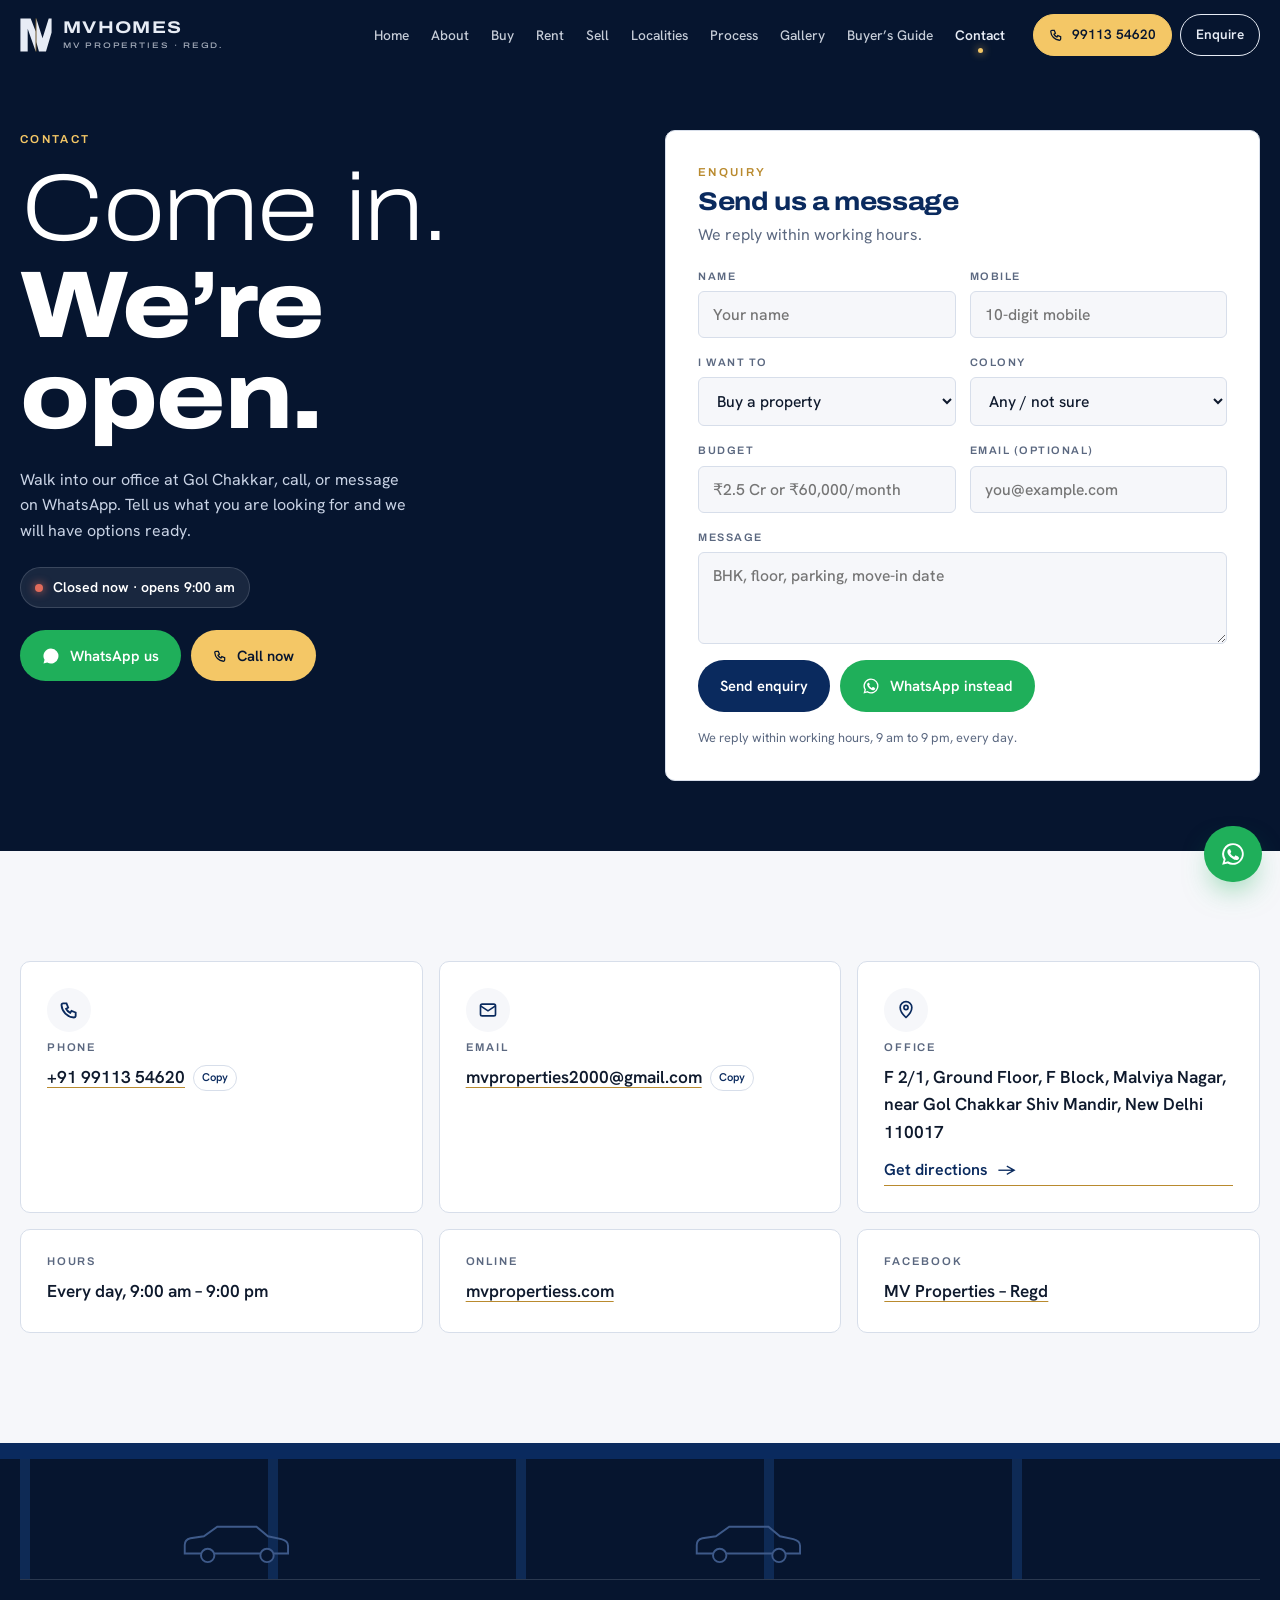
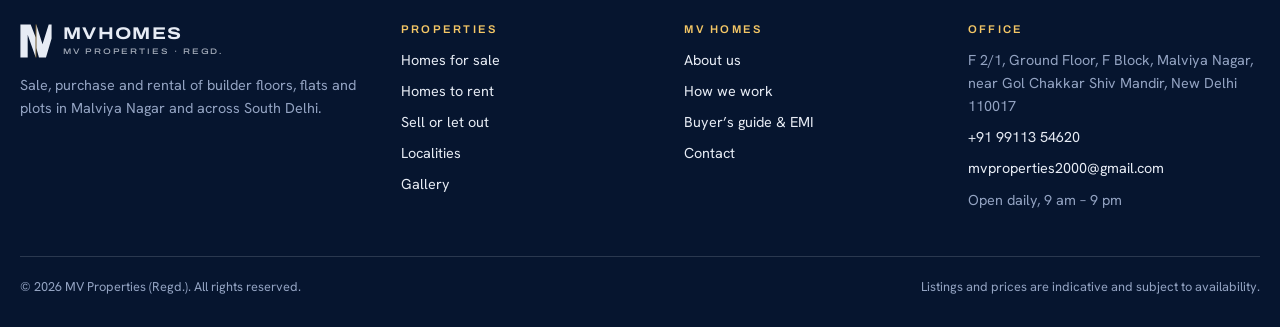
==== contact.html @ 5b1afa47 "MV Homes v3 - 10 pages, photos, WhatsApp, enquiry form" ====
<!doctype html>
<html lang="en">
<head>
<meta charset="utf-8">
<meta name="viewport" content="width=device-width,initial-scale=1,viewport-fit=cover">
<title>Contact MV Homes · Malviya Nagar, New Delhi</title>
<meta name="description" content="Visit MV Homes at F 2/1, F Block, Malviya Nagar, New Delhi 110017. Call +91 99113 54620 or message on WhatsApp. Open daily 9 am to 9 pm.">
<meta property="og:title" content="Contact MV Homes · Malviya Nagar, New Delhi"><meta property="og:description" content="Visit MV Homes at F 2/1, F Block, Malviya Nagar, New Delhi 110017. Call +91 99113 54620 or message on WhatsApp. Open daily 9 am to 9 pm."><meta property="og:type" content="website">
<meta name="theme-color" content="#06152F">
<link rel="icon" href="logo-mark.svg">
<link rel="preconnect" href="https://fonts.googleapis.com"><link rel="preconnect" href="https://fonts.gstatic.com" crossorigin><link rel="preconnect" href="https://images.unsplash.com">
<link rel="stylesheet" href="https://fonts.googleapis.com/css2?family=Archivo:wdth,wght@62..125,100..900&family=Hanken+Grotesk:wght@400;500;600&display=swap">
<link rel="stylesheet" href="assets/style.css">
</head>
<body data-page="contact">
<div id="doors" class="shut" aria-hidden="true">
  <div class="indicator"><span id="dArr">▼</span><span id="dDigit">·</span><small id="dName">MV Homes</small></div>
  <div class="door l"><svg viewBox="585 90 368 812"><polygon fill="#E7ECF5" points="585,97 832,97 953,410 953,893 760,348 760,893 585,893"/></svg></div>
  <div class="door r"><svg viewBox="967 90 368 812"><polygon fill="#E7ECF5" points="967,97 1117,577 1266,97 1335,97 1335,437 1200,893 1031,893 967,665"/></svg></div>
</div>
<script>(function(){var d=document.getElementById('doors');if(window.matchMedia&&matchMedia('(prefers-reduced-motion: reduce)').matches){d.classList.remove('shut');return}setTimeout(function(){d.classList.remove('shut')},650)})();</script>
<noscript><style>#doors{display:none}</style></noscript>

<header class="top" id="hdr"><div class="wrap">
  <a class="brand" href="index.html" aria-label="MV Homes home"><svg viewBox="575 90 770 812" aria-hidden="true"><polygon fill="currentColor" points="585,97 832,97 953,410 953,893 760,348 760,893 585,893"/><polygon fill="currentColor" points="967,97 1117,577 1266,97 1335,97 1335,437 1200,893 1031,893 967,665"/><rect x="953" y="97" width="14" height="796" fill="#B98A2E"/></svg><span class="wm">MVHOMES<small>MV PROPERTIES · REGD.</small></span></a>
  <nav class="tabs" id="tabs" aria-label="Main"></nav>
  <div class="hdr-actions">
    <a class="pill fill hdr-call" href="tel:+919911354620"><svg width="14" height="14" viewBox="0 0 24 24" fill="none" stroke="currentColor" stroke-width="2.2" aria-hidden="true"><path d="M5 4h4l2 5-2.5 1.5a11 11 0 0 0 5 5L15 13l5 2v4a2 2 0 0 1-2 2A16 16 0 0 1 3 6a2 2 0 0 1 2-2"/></svg><span>99113 54620</span></a>
    <button class="pill" data-enquire="">Enquire</button>
    <button class="pill menu-btn" id="menuBtn" aria-expanded="false" aria-controls="menu"><span class="bars"><i></i><i></i></span>Menu</button>
  </div>
</div></header>

<div id="menu" hidden><div class="wrap"><button class="pill close" id="menuClose">Close</button><div class="eyebrow" style="color:var(--glow);margin-bottom:10px">Building directory</div><ol id="menuList"></ol>
<div class="mfoot"><a class="btn gold" href="tel:+919911354620">Call 99113 54620</a><a class="btn wa" href="https://wa.me/919911354620?text=Hello%20MV%20Homes%2C%20I%20found%20you%20on%20your%20website." target="_blank" rel="noopener">WhatsApp</a></div></div></div>

<main>

<section class="doorstage" data-dark-top>
  <div class="behind"><div class="img"><img src="https://images.unsplash.com/photo-1748063578185-3d68121b11ff?auto=format&fit=crop&w=1800&q=78" alt="A lit home at night" decoding="async"></div></div>
  <div class="frame-door" aria-hidden="true"><div class="leaf l"><span class="knob"></span></div><div class="leaf r"><span class="knob"></span></div></div>
  <div class="wrap content">
    <div><div class="eyebrow" style="color:var(--glow)">Contact</div><h1 class="h-xl"><span class="ln"><span>Come in.</span></span><span class="ln"><span><b>We’re open.</b></span></span></h1>
      <p class="sub">Walk into our office at Gol Chakkar, call, or message on WhatsApp. Tell us what you are looking for and we will have options ready.</p>
      <div class="openstate" id="openState"><i></i><span id="openText">Open daily, 9 am – 9 pm</span></div>
      <div class="form-actions" style="margin-top:22px"><a class="btn wa" href="https://wa.me/919911354620?text=Hello%20MV%20Homes%2C%20I%20found%20you%20on%20your%20website." target="_blank" rel="noopener"><svg width="18" height="18" viewBox="0 0 24 24" fill="currentColor" aria-hidden="true"><path d="M12 2a10 10 0 0 0-8.6 15.1L2 22l5-1.3A10 10 0 1 0 12 2Zm4.5 12.1c-.2-.1-1.5-.7-1.7-.8-.2-.1-.4-.1-.6.1l-.8 1c-.1.2-.3.2-.5.1a6.7 6.7 0 0 1-3.3-2.9c-.3-.4.3-.4.7-1.4.1-.2 0-.3 0-.4l-.8-1.8c-.2-.5-.4-.4-.6-.4h-.5a1 1 0 0 0-.7.3 3 3 0 0 0-.9 2.2 5.2 5.2 0 0 0 1.1 2.8 11.9 11.9 0 0 0 4.6 4c1.7.7 2.4.8 3.2.7.5-.1 1.5-.6 1.7-1.2.2-.6.2-1.1.2-1.2-.1-.1-.2-.2-.5-.3Z"/></svg>WhatsApp us</a><a class="btn gold" href="tel:+919911354620"><svg width="14" height="14" viewBox="0 0 24 24" fill="none" stroke="currentColor" stroke-width="2.2" aria-hidden="true"><path d="M5 4h4l2 5-2.5 1.5a11 11 0 0 0 5 5L15 13l5 2v4a2 2 0 0 1-2 2A16 16 0 0 1 3 6a2 2 0 0 1 2-2"/></svg>Call now</a></div></div>
    <div class="formcard" style="color:var(--ink)"><div class="eyebrow">Enquiry</div><h3 style="margin-top:8px">Send us a message</h3><p>We reply within working hours.</p><div data-form="general"></div></div>
  </div>
</section>
<section class="sec"><div class="wrap"><div class="cgrid">
  <div class="cbox"><span class="ic"><svg  viewBox="0 0 24 24" fill="none" stroke="currentColor" stroke-width="2.2" aria-hidden="true"><path d="M5 4h4l2 5-2.5 1.5a11 11 0 0 0 5 5L15 13l5 2v4a2 2 0 0 1-2 2A16 16 0 0 1 3 6a2 2 0 0 1 2-2"/></svg></span><h4>Phone</h4><div class="v num"><a href="tel:+919911354620">+91 99113 54620</a><button class="copy" data-copy="+91 99113 54620">Copy</button></div></div>
  <div class="cbox"><span class="ic"><svg viewBox="0 0 24 24" fill="none" stroke="currentColor" stroke-width="2" aria-hidden="true"><rect x="3" y="5" width="18" height="14" rx="2"/><path d="m3 7 9 6 9-6"/></svg></span><h4>Email</h4><div class="v"><a href="mailto:mvproperties2000@gmail.com">mvproperties2000@gmail.com</a><button class="copy" data-copy="mvproperties2000@gmail.com">Copy</button></div></div>
  <div class="cbox"><span class="ic"><svg viewBox="0 0 24 24" fill="none" stroke="currentColor" stroke-width="2" aria-hidden="true"><path d="M12 21s-7-6.2-7-12a7 7 0 0 1 14 0c0 5.8-7 12-7 12Z"/><circle cx="12" cy="9" r="2.5"/></svg></span><h4>Office</h4><div class="v">F 2/1, Ground Floor, F Block, Malviya Nagar, near Gol Chakkar Shiv Mandir, New Delhi 110017</div><a class="arrow-link" href="https://www.google.com/maps/search/?api=1&amp;query=F+2%2F1+F+Block+Malviya+Nagar+New+Delhi+110017" target="_blank" rel="noopener">Get directions</a></div>
</div>
<div class="cgrid" style="margin-top:16px"><div class="cbox"><h4>Hours</h4><div class="v">Every day, 9:00 am – 9:00 pm</div></div><div class="cbox"><h4>Online</h4><div class="v"><a href="https://www.mvpropertiess.com" target="_blank" rel="noopener">mvpropertiess.com</a></div></div><div class="cbox"><h4>Facebook</h4><div class="v"><a href="https://www.facebook.com/search/top?q=MV%20Properties%20Regd" target="_blank" rel="noopener">MV Properties – Regd</a></div></div></div>
</div></section>


</main>

<footer class="stilt">
  <div class="slab"></div>
  <div class="park" aria-hidden="true"><div class="cols"><i></i><i></i><i></i><i></i><i></i></div>
    <svg viewBox="0 0 120 46" style="left:14%"><path d="M6 34h108v-8c0-4-3-6-7-7l-14-3-12-10H40L26 16 12 18c-4 1-6 3-6 7z" fill="none" stroke="#3E5A8A" stroke-width="2"/><circle cx="30" cy="36" r="7" fill="#06152F" stroke="#3E5A8A" stroke-width="2"/><circle cx="92" cy="36" r="7" fill="#06152F" stroke="#3E5A8A" stroke-width="2"/></svg>
    <svg viewBox="0 0 120 46" style="left:54%"><path d="M6 34h108v-8c0-4-3-6-7-7l-14-3-12-10H40L26 16 12 18c-4 1-6 3-6 7z" fill="none" stroke="#3E5A8A" stroke-width="2"/><circle cx="30" cy="36" r="7" fill="#06152F" stroke="#3E5A8A" stroke-width="2"/><circle cx="92" cy="36" r="7" fill="#06152F" stroke="#3E5A8A" stroke-width="2"/></svg>
  </div>
  <div class="wrap">
    <div class="fgrid">
      <div><a class="brand" href="index.html" aria-label="MV Homes home"><svg viewBox="575 90 770 812" aria-hidden="true"><polygon fill="currentColor" points="585,97 832,97 953,410 953,893 760,348 760,893 585,893"/><polygon fill="currentColor" points="967,97 1117,577 1266,97 1335,97 1335,437 1200,893 1031,893 967,665"/><rect x="953" y="97" width="14" height="796" fill="#B98A2E"/></svg><span class="wm">MVHOMES<small>MV PROPERTIES · REGD.</small></span></a><p>Sale, purchase and rental of builder floors, flats and plots in Malviya Nagar and across South Delhi.</p></div>
      <div><h4>Properties</h4><ul><li><a href="buy.html">Homes for sale</a></li><li><a href="rent.html">Homes to rent</a></li><li><a href="sell.html">Sell or let out</a></li><li><a href="localities.html">Localities</a></li><li><a href="gallery.html">Gallery</a></li></ul></div>
      <div><h4>MV Homes</h4><ul><li><a href="about.html">About us</a></li><li><a href="process.html">How we work</a></li><li><a href="guide.html">Buyer’s guide & EMI</a></li><li><a href="contact.html">Contact</a></li></ul></div>
      <div><h4>Office</h4><ul><li>F 2/1, Ground Floor, F Block, Malviya Nagar, near Gol Chakkar Shiv Mandir, New Delhi 110017</li><li><a href="tel:+919911354620">+91 99113 54620</a></li><li><a href="mailto:mvproperties2000@gmail.com">mvproperties2000@gmail.com</a></li><li>Open daily, 9 am – 9 pm</li></ul></div>
    </div>
    <div class="legal"><span>© <span class="yr">2026</span> MV Properties (Regd.). All rights reserved.</span><span>Listings and prices are indicative and subject to availability.</span></div>
  </div>
</footer>

<div class="wa-float" id="waFloat"></div>

<div id="enquiry" hidden role="dialog" aria-modal="true" aria-labelledby="enqTitle">
  <div class="scrim"></div>
  <div class="sheet"><div class="sh-top"><button class="x" id="enqClose" aria-label="Close">×</button><div class="eyebrow" style="color:var(--glow)">Enquiry</div><h3 id="enqTitle" style="margin-top:8px">Tell us what you need</h3><p>We call back within working hours. Or send the same on WhatsApp.</p></div><div class="sh-body" id="enqBody"></div></div>
</div>

<script src="https://cdnjs.cloudflare.com/ajax/libs/gsap/3.12.5/gsap.min.js"></script>
<script src="https://cdnjs.cloudflare.com/ajax/libs/gsap/3.12.5/ScrollTrigger.min.js"></script>
<script src="https://cdnjs.cloudflare.com/ajax/libs/gsap/3.12.5/Flip.min.js"></script>
<script src="https://cdn.jsdelivr.net/npm/lenis@1.1.13/dist/lenis.min.js"></script>
<script src="assets/data.js"></script>
<script src="assets/main.js"></script>
</body>
</html>
---- assets/style.css ----
/* MV Homes — shared styles.
   Concept: the site is a building. Navy night + lit-window gold from the logo.
   Display: Archivo (wide, echoes the wordmark). Body: Hanken Grotesk. */
:root{
  --night:#06152F; --night-2:#0B2148; --navy:#0A2A5E; --navy-deep:#071F47; --ink:#0F1A2D; --muted:#5B6880;
  --paper:#F6F7FA; --white:#FFFFFF; --line:#D7DEEA; --gold:#B98A2E; --glow:#F4C766; --glow-hi:#FFE6A6;
  --on-night:#E7ECF5; --on-night-muted:#93A3C2; --night-line:rgba(231,236,245,.16);
  --wa:#1FAF5A;
  --display:"Archivo","Arial Narrow",Arial,sans-serif;
  --body:"Hanken Grotesk","Segoe UI",Roboto,Arial,sans-serif;
  --ease:cubic-bezier(.7,0,.25,1); --out:cubic-bezier(.16,1,.3,1);
  --gut-l:max(20px,env(safe-area-inset-left,0px)); --gut-r:max(20px,env(safe-area-inset-right,0px));
  color-scheme:light;
}
*{box-sizing:border-box}
[hidden]{display:none!important}
html{overflow-x:clip}
html.lenis,html.lenis body{height:auto}
.lenis.lenis-smooth{scroll-behavior:auto!important}
.lenis.lenis-stopped{overflow:hidden}
body{margin:0;background:var(--paper);color:var(--ink);font-family:var(--body);font-size:16px;line-height:1.6;-webkit-font-smoothing:antialiased;overflow-x:hidden}
body::before{content:"";position:fixed;inset:0 0 auto;height:env(safe-area-inset-top,0px);z-index:90;background:var(--night)}
a{color:inherit}
img{max-width:100%;display:block}
button{font:inherit}
:focus-visible{outline:2px solid var(--glow);outline-offset:3px}
.wrap{max-width:1280px;margin:0 auto;padding-left:var(--gut-l);padding-right:var(--gut-r)}
h1,h2,h3,h4{font-family:var(--display);margin:0;line-height:1.04;text-wrap:balance;letter-spacing:-.015em}
p{margin:0}
.eyebrow{font-family:var(--display);font-weight:600;font-size:.72rem;letter-spacing:.2em;text-transform:uppercase;color:var(--gold)}
.num{font-variant-numeric:tabular-nums}
.h-xl{font-size:clamp(2.8rem,7.4vw,6.8rem);font-weight:250;font-stretch:118%;line-height:.96}
.h-lg{font-size:clamp(2.2rem,5vw,4.4rem);font-weight:300;font-stretch:116%;color:var(--navy)}
.h-md{font-size:clamp(1.6rem,3vw,2.4rem);font-weight:700;font-stretch:112%;color:var(--navy)}
.h-xl b,.h-lg b{font-weight:800}
.lead{max-width:52ch;color:var(--muted);font-size:1.06rem;margin-top:18px}
.sec{padding-block:110px;position:relative;overflow-x:clip}
.sec.tight{padding-block:80px}
.night{background:var(--night);color:var(--on-night)}
.night .h-lg,.night .h-md{color:#fff}
.night .lead{color:var(--on-night-muted)}
.white{background:var(--white)}
.ln{display:block;overflow:hidden;padding-bottom:.06em}
.ln>span{display:block}

/* buttons */
.btn{display:inline-flex;align-items:center;justify-content:center;gap:10px;padding:14px 22px;border:0;background:var(--navy);color:#fff;font-weight:600;font-size:.92rem;text-decoration:none;cursor:pointer;border-radius:999px;transition:background .25s,transform .25s,box-shadow .25s;white-space:nowrap}
.btn:hover{background:var(--navy-deep);transform:translateY(-1px)}
.btn.gold{background:var(--glow);color:var(--night)}
.btn.gold:hover{background:#EAB94F}
.btn.line{background:transparent;color:var(--navy);box-shadow:inset 0 0 0 1.5px var(--navy)}
.btn.line:hover{background:var(--navy);color:#fff}
.night .btn.line{color:var(--on-night);box-shadow:inset 0 0 0 1.5px var(--night-line)}
.night .btn.line:hover{background:var(--on-night);color:var(--night)}
.btn.wa{background:var(--wa);color:#fff}
.btn.wa:hover{background:#178E48}
.arrow-link{display:inline-flex;align-items:center;gap:10px;font-weight:600;text-decoration:none;color:var(--navy);border-bottom:1.5px solid var(--gold);padding-bottom:3px}
.arrow-link::after{content:"→";transition:transform .3s var(--out)}
.arrow-link:hover::after{transform:translateX(5px)}
.night .arrow-link{color:var(--on-night)}

/* ---------- lift doors (page transition) ---------- */
#doors{position:fixed;inset:0;z-index:300;pointer-events:none}
#doors .door{position:absolute;top:0;bottom:0;width:50.5%;background:var(--night);transition:transform .85s var(--ease);display:flex;align-items:center;overflow:hidden}
#doors .door.l{left:0;transform:translateX(-101%);justify-content:flex-end;border-right:3px solid var(--glow)}
#doors .door.r{right:0;transform:translateX(101%);justify-content:flex-start}
#doors.shut{pointer-events:auto}
#doors.shut .door{transform:translateX(0)}
#doors .door svg{height:min(28vh,220px);width:auto;flex:none}
#doors .door.l svg{margin-right:-2px}
#doors .door::after{content:"";position:absolute;inset:0;background:repeating-linear-gradient(90deg,rgba(255,255,255,.025) 0 1px,transparent 1px 7px);pointer-events:none}
#doors .indicator{position:absolute;top:calc(env(safe-area-inset-top,0px) + 7vh);left:50%;transform:translateX(-50%);z-index:2;display:flex;align-items:center;gap:12px;padding:10px 18px;background:#03102A;border:1px solid var(--night-line);color:var(--glow);font-family:var(--display);font-stretch:62%;font-weight:700;font-size:1.9rem;line-height:1;opacity:0;transition:opacity .3s;white-space:nowrap}
#doors.shut .indicator{opacity:1}
#doors .indicator small{font-family:var(--body);font-size:.7rem;font-weight:600;letter-spacing:.16em;color:var(--on-night-muted);text-transform:uppercase}
@media (prefers-reduced-motion:reduce){#doors{display:none}}

/* ---------- header ---------- */
header.top{position:fixed;top:env(safe-area-inset-top,0px);left:0;right:0;z-index:100;color:var(--on-night);transition:background .4s,color .4s,border-color .4s,transform .45s var(--out);border-bottom:1px solid transparent}
header.top.solid{background:rgba(246,247,250,.94);backdrop-filter:blur(12px) saturate(1.2);color:var(--navy);border-bottom-color:var(--line)}
header.top.hide{transform:translateY(-110%)}
header.top .wrap{display:flex;align-items:center;gap:18px;padding-block:14px;max-width:1440px}
.brand{display:flex;align-items:center;gap:11px;text-decoration:none;color:inherit;flex:none}
.brand svg{width:32px;height:34px;flex:none}
.brand .wm{font-family:var(--display);font-stretch:120%;font-weight:700;font-size:1.06rem;letter-spacing:.08em;line-height:1}
.brand .wm small{display:block;font-size:.5rem;font-weight:500;letter-spacing:.24em;opacity:.7;margin-top:5px}
nav.tabs{display:flex;align-items:center;gap:2px;margin-left:auto}
nav.tabs a{position:relative;text-decoration:none;font-weight:500;font-size:.86rem;padding:8px 10px;border-radius:999px;opacity:.86;transition:opacity .2s,background .2s}
nav.tabs a:hover{opacity:1;background:rgba(127,140,170,.14)}
nav.tabs a[aria-current="page"]{opacity:1;font-weight:600}
nav.tabs a[aria-current="page"]::after{content:"";position:absolute;left:50%;bottom:1px;width:5px;height:5px;margin-left:-2.5px;border-radius:50%;background:var(--glow);box-shadow:0 0 8px var(--glow)}
.hdr-actions{display:flex;align-items:center;gap:8px;flex:none}
.pill{display:inline-flex;align-items:center;gap:9px;padding:9px 15px;border:1px solid currentColor;border-radius:999px;text-decoration:none;font-weight:600;font-size:.85rem;background:none;color:inherit;cursor:pointer;white-space:nowrap}
.pill.fill{background:var(--glow);border-color:var(--glow);color:var(--night)}
header.top.solid .pill.fill{background:var(--navy);border-color:var(--navy);color:#fff}
.menu-btn{display:none}
.pill .bars{display:inline-grid;gap:4px}
.pill .bars i{display:block;width:16px;height:1.5px;background:currentColor}

/* mobile menu */
#menu{position:fixed;inset:0;z-index:150;background:var(--night);color:var(--on-night);overflow:auto;padding-block:calc(84px + env(safe-area-inset-top,0px)) 40px}
#menu ol{list-style:none;margin:0;padding:0;counter-reset:f}
#menu li a{display:grid;grid-template-columns:52px minmax(0,1fr) auto;align-items:center;gap:14px;padding:15px 0;border-bottom:1px solid var(--night-line);text-decoration:none}
#menu li a .d{font-family:var(--display);font-stretch:62%;font-weight:700;font-size:1.9rem;color:var(--glow);line-height:1}
#menu li a .t{font-family:var(--display);font-stretch:112%;font-weight:600;font-size:1.35rem}
#menu li a .s{display:block;color:var(--on-night-muted);font-size:.82rem;font-family:var(--body);font-weight:400;font-stretch:100%}
#menu li a[aria-current="page"] .t{color:var(--glow)}
#menu .close{position:absolute;top:calc(16px + env(safe-area-inset-top,0px));right:var(--gut-r)}
#menu .mfoot{margin-top:28px;display:flex;flex-wrap:wrap;gap:10px}

/* ---------- page hero (inner pages) ---------- */
.phero{position:relative;min-height:min(78svh,720px);display:flex;align-items:flex-end;color:#fff;background:var(--night);overflow:hidden}
.phero .ph-img{position:absolute;inset:0}
.phero .ph-img img{width:100%;height:100%;object-fit:cover}
.phero .ph-img::after{content:"";position:absolute;inset:0;background:linear-gradient(180deg,rgba(6,21,47,.55) 0%,rgba(6,21,47,.25) 35%,rgba(6,21,47,.88) 100%)}
.phero .wrap{position:relative;width:100%;padding-block:calc(140px + env(safe-area-inset-top,0px)) 64px}
.phero .eyebrow{color:var(--glow);display:flex;align-items:center;gap:12px}
.phero .eyebrow::before{content:"";width:28px;height:1px;background:var(--glow)}
.phero h1{margin:18px 0 18px;max-width:16ch}
.phero p.sub{max-width:50ch;color:#CAD4E6;font-size:1.08rem}
.crumb{position:absolute;right:var(--gut-r);bottom:64px;font-family:var(--display);font-stretch:62%;font-weight:700;font-size:clamp(5rem,12vw,10rem);line-height:.8;color:transparent;-webkit-text-stroke:1.5px rgba(244,199,102,.55)}

/* image fallback */
.img{position:relative;overflow:hidden;background:var(--night-2)}
.img img{width:100%;height:100%;object-fit:cover}
.img.noimg img{display:none}
.img.noimg::before{content:"";position:absolute;inset:0;background:repeating-linear-gradient(135deg,rgba(255,255,255,.04) 0 1px,transparent 1px 14px),linear-gradient(160deg,#13305F,#06152F)}
.img.noimg::after{content:"";position:absolute;left:50%;top:50%;width:34px;height:36px;margin:-18px 0 0 -17px;opacity:.35;background:no-repeat center/contain url("data:image/svg+xml,%3Csvg xmlns='http://www.w3.org/2000/svg' viewBox='575 90 770 812'%3E%3Cpolygon fill='%23E7ECF5' points='585,97 832,97 953,410 953,893 760,348 760,893 585,893'/%3E%3Cpolygon fill='%23E7ECF5' points='967,97 1117,577 1266,97 1335,97 1335,437 1200,893 1031,893 967,665'/%3E%3Crect x='953' y='97' width='14' height='796' fill='%23F4C766'/%3E%3C/svg%3E")}

/* ---------- property cards ---------- */
.grid3{display:grid;grid-template-columns:repeat(3,minmax(0,1fr));gap:26px}
.card{position:relative;display:flex;flex-direction:column;background:var(--white);border:1px solid var(--line);border-radius:6px;min-width:0;overflow:hidden;transition:transform .5s var(--out),box-shadow .5s var(--out),border-color .3s}
.card:hover{transform:translateY(-6px);box-shadow:0 34px 60px -34px rgba(10,42,94,.45);border-color:#BFCADB}
.card .media{position:relative;aspect-ratio:4/3;max-width:100%;perspective:1200px}
.card .flip{position:absolute;inset:0;transform-style:preserve-3d;transition:transform .8s var(--out)}
.card.show-plan .flip{transform:rotateY(180deg)}
.card .face{position:absolute;inset:0;backface-visibility:hidden;-webkit-backface-visibility:hidden}
.card .face .img{position:absolute;inset:0}
.card .face.back{transform:rotateY(180deg);background:#EEF1F6}
.card .face.back svg{width:100%;height:100%}
.card .face.front img{transition:transform 1.2s var(--out)}
.card:hover .face.front img{transform:scale(1.06)}
.card .w{fill:none;stroke:var(--navy);stroke-dasharray:1;stroke-dashoffset:0}
.card.show-plan .w{animation:draw 1.2s var(--ease) .25s both}
@keyframes draw{from{stroke-dashoffset:1}to{stroke-dashoffset:0}}
.card .tg{position:absolute;left:12px;top:12px;z-index:2;padding:5px 10px;border-radius:999px;background:var(--navy);color:#fff;font-family:var(--display);font-weight:600;font-size:.64rem;letter-spacing:.14em;text-transform:uppercase}
.card .tg.rent{background:var(--gold)}
.card .fl-badge{position:absolute;right:12px;top:12px;z-index:2;width:32px;height:32px;border-radius:50%;background:var(--night);color:var(--glow);display:grid;place-items:center;font-family:var(--display);font-stretch:62%;font-weight:700;font-size:.95rem}
.card .viewtoggle{position:absolute;right:12px;bottom:12px;z-index:2;display:inline-flex;padding:3px;border-radius:999px;background:rgba(6,21,47,.78);backdrop-filter:blur(6px)}
.card .viewtoggle button{border:0;background:none;color:#C7D2E6;font-size:.72rem;font-weight:600;padding:5px 10px;border-radius:999px;cursor:pointer}
.card .viewtoggle button[aria-pressed="true"]{background:var(--glow);color:var(--night)}
.card .bd{padding:20px 22px 22px;display:flex;flex-direction:column;gap:12px;flex:1}
.card .loc{display:flex;justify-content:space-between;gap:12px;font-size:.84rem;color:var(--muted)}
.card h3{font-size:1.16rem;font-weight:700;font-stretch:104%;color:var(--ink)}
.specs{display:grid;grid-template-columns:repeat(3,minmax(0,1fr));border-top:1px solid var(--line);border-bottom:1px solid var(--line);margin:0}
.specs div{padding:10px 0;min-width:0}
.specs div+div{padding-left:12px;border-left:1px solid var(--line)}
.specs dt{font-size:.64rem;letter-spacing:.12em;text-transform:uppercase;color:var(--muted);font-family:var(--display);font-weight:600}
.specs dd{margin:2px 0 0;font-weight:600;font-size:.93rem}
.card .ft{display:flex;align-items:center;justify-content:space-between;gap:12px;margin-top:auto}
.card .price{font-family:var(--display);font-stretch:108%;font-weight:800;font-size:1.3rem;color:var(--navy)}
.card .price small{font-family:var(--body);font-weight:500;font-size:.78rem;color:var(--muted)}
.card .acts{display:flex;gap:8px}
.icon-btn{width:38px;height:38px;border-radius:50%;border:1px solid var(--line);background:var(--white);display:grid;place-items:center;cursor:pointer;color:var(--navy);text-decoration:none;transition:background .2s,border-color .2s,color .2s}
.icon-btn:hover{background:var(--navy);border-color:var(--navy);color:#fff}
.icon-btn.wa:hover{background:var(--wa);border-color:var(--wa)}
.icon-btn svg{width:17px;height:17px}
.empty{grid-column:1/-1;border:1px dashed var(--line);padding:40px;text-align:center;color:var(--muted);border-radius:6px}

/* filters */
.filters{display:flex;flex-wrap:wrap;gap:10px;align-items:center;margin-bottom:34px}
.seg{display:inline-flex;padding:4px;border:1px solid var(--line);border-radius:999px;background:var(--white)}
.seg button{border:0;background:none;padding:9px 16px;border-radius:999px;font-weight:600;font-size:.86rem;color:var(--muted);cursor:pointer;transition:background .25s,color .25s}
.seg button[aria-pressed="true"]{background:var(--navy);color:#fff}
.filters select{border:1px solid var(--line);background:var(--white);padding:11px 14px;border-radius:999px;font:500 .88rem var(--body);color:var(--ink)}
.filters .count{color:var(--muted);font-size:.88rem;margin-left:auto}

/* ---------- forms ---------- */
.form{display:grid;gap:16px}
.row2{display:grid;grid-template-columns:1fr 1fr;gap:14px}
.field{display:flex;flex-direction:column;gap:6px;min-width:0}
.field label{font-family:var(--display);font-weight:600;font-size:.68rem;letter-spacing:.14em;text-transform:uppercase;color:var(--muted)}
.field input,.field select,.field textarea{border:1px solid var(--line);background:var(--paper);padding:12px 14px;font:500 .98rem var(--body);color:var(--ink);border-radius:6px;width:100%}
.field input:focus,.field select:focus,.field textarea:focus{outline:none;border-color:var(--navy);background:var(--white);box-shadow:0 0 0 3px rgba(10,42,94,.1)}
.field textarea{min-height:92px;resize:vertical}
.hp{position:absolute;left:-9999px;width:1px;height:1px;overflow:hidden}
.form .err{color:#B3261E;font-size:.86rem}
.form .note{color:var(--muted);font-size:.8rem}
.form-actions{display:flex;flex-wrap:wrap;gap:10px;align-items:center}
.sent{display:grid;gap:14px;text-align:left;padding:8px 0}
.sent .tick{width:56px;height:56px;border-radius:50%;background:rgba(31,175,90,.12);display:grid;place-items:center}
.sent .tick svg{width:28px;height:28px;stroke:var(--wa);stroke-width:3;fill:none;stroke-dasharray:30;stroke-dashoffset:30;animation:tick .6s .2s var(--out) forwards}
@keyframes tick{to{stroke-dashoffset:0}}

/* ---------- enquiry modal ---------- */
#enquiry{position:fixed;inset:0;z-index:250;display:grid;place-items:center;padding:20px}
#enquiry .scrim{position:absolute;inset:0;background:rgba(6,21,47,.62);backdrop-filter:blur(4px);opacity:0;transition:opacity .35s}
#enquiry .sheet{position:relative;width:min(560px,100%);max-height:calc(100svh - 40px);overflow:auto;background:var(--white);border-radius:10px;transform:translateY(30px) scale(.98);opacity:0;transition:transform .5s var(--out),opacity .35s}
#enquiry.open .scrim{opacity:1}
#enquiry.open .sheet{transform:none;opacity:1}
#enquiry .sh-top{position:relative;background:var(--night);color:#fff;padding:26px 28px 24px;overflow:hidden}
#enquiry .sh-top h3{font-size:1.6rem;font-weight:750;font-stretch:112%}
#enquiry .sh-top p{color:var(--on-night-muted);margin-top:6px;font-size:.92rem}
#enquiry .sh-top .x{position:absolute;right:16px;top:16px;width:36px;height:36px;border-radius:50%;border:1px solid var(--night-line);background:none;color:#fff;cursor:pointer;font-size:1.1rem}
#enquiry .sh-top::after{content:"";position:absolute;right:70px;top:0;bottom:0;width:3px;background:var(--glow);box-shadow:0 0 18px var(--glow)}
#enquiry .sh-body{padding:24px 28px 28px}

/* ---------- WhatsApp float ---------- */
.wa-float{position:fixed;right:max(18px,env(safe-area-inset-right,0px));bottom:max(18px,env(safe-area-inset-bottom,0px));z-index:120;display:flex;align-items:flex-end;flex-direction:column;gap:10px}
.wa-btn{display:flex;align-items:center;gap:0;height:56px;padding:0 16px;border-radius:999px;background:var(--wa);color:#fff;text-decoration:none;box-shadow:0 14px 30px -10px rgba(31,175,90,.6);overflow:hidden;transition:gap .4s var(--out),padding .4s var(--out)}
.wa-btn svg{width:26px;height:26px;flex:none}
.wa-btn span{max-width:0;opacity:0;white-space:nowrap;font-weight:600;font-size:.92rem;transition:max-width .45s var(--out),opacity .3s}
.wa-btn:hover,.wa-btn:focus-visible{gap:10px;padding:0 20px 0 16px}
.wa-btn:hover span,.wa-btn:focus-visible span{max-width:200px;opacity:1}
.wa-btn::before{content:"";position:absolute;inset:0;border-radius:999px;box-shadow:0 0 0 0 rgba(31,175,90,.55);animation:wapulse 2.6s infinite}
.wa-btn{position:relative}
@keyframes wapulse{0%{box-shadow:0 0 0 0 rgba(31,175,90,.5)}70%{box-shadow:0 0 0 16px rgba(31,175,90,0)}100%{box-shadow:0 0 0 0 rgba(31,175,90,0)}}
.wa-bubble{position:relative;max-width:260px;background:var(--white);color:var(--ink);border-radius:14px 14px 4px 14px;padding:14px 38px 14px 16px;font-size:.9rem;box-shadow:0 20px 40px -20px rgba(6,21,47,.45);border:1px solid var(--line);transform-origin:bottom right;transform:scale(.6);opacity:0;transition:transform .5s var(--out),opacity .3s;pointer-events:none}
.wa-bubble.show{transform:none;opacity:1;pointer-events:auto}
.wa-bubble b{display:block;font-size:.78rem;color:var(--wa);margin-bottom:2px}
.wa-bubble button{position:absolute;right:8px;top:8px;border:0;background:none;color:var(--muted);cursor:pointer;font-size:1rem;line-height:1}

/* ---------- need help band ---------- */
.help{background:var(--navy);color:#fff;border-radius:10px;padding:44px;display:grid;grid-template-columns:minmax(0,1.2fr) auto;gap:28px;align-items:center;position:relative;overflow:hidden}
.help::before{content:"";position:absolute;left:58%;top:-20%;bottom:-20%;width:3px;background:var(--glow);box-shadow:0 0 26px var(--glow);transform:rotate(12deg);opacity:.75}
.help h3{font-size:clamp(1.6rem,3vw,2.3rem);font-weight:300;font-stretch:116%;position:relative}
.help h3 b{font-weight:800}
.help p{color:#B7C5DD;margin-top:10px;position:relative}
.help .acts{display:flex;flex-wrap:wrap;gap:10px;position:relative}

/* ---------- footer (stilt) ---------- */
footer.stilt{background:var(--night);color:var(--on-night-muted);position:relative;overflow:hidden}
footer .slab{height:16px;background:var(--navy)}
footer .park{position:relative;height:120px;max-width:1280px;margin:0 auto}
footer .park .cols{position:absolute;inset:0 var(--gut-r) 0 var(--gut-l);display:grid;grid-template-columns:repeat(5,1fr)}
footer .park .cols i{border-left:10px solid #0E2A55}
footer .park svg{position:absolute;bottom:14px;height:44px;width:auto}
footer .fgrid{display:grid;grid-template-columns:1.4fr 1fr 1fr 1.2fr;gap:40px;padding-block:44px;border-top:1px solid var(--night-line);font-size:.9rem}
footer h4{font-family:var(--display);font-weight:600;font-size:.7rem;letter-spacing:.2em;text-transform:uppercase;color:var(--glow);margin-bottom:14px}
footer ul{list-style:none;margin:0;padding:0;display:grid;gap:8px}
footer a{color:var(--on-night);text-decoration:none}
footer a:hover{color:var(--glow)}
footer .brand{color:var(--on-night);margin-bottom:16px}
footer .legal{display:flex;flex-wrap:wrap;gap:12px 30px;justify-content:space-between;padding-block:20px 30px;border-top:1px solid var(--night-line);font-size:.8rem}

/* ---------- HOME ---------- */
.roof{position:relative;background:radial-gradient(120% 80% at 75% 0%,#13305F 0%,var(--night) 55%);color:var(--on-night);overflow:hidden}
.roof .wrap{position:relative;display:grid;grid-template-columns:minmax(0,1.1fr) minmax(0,.9fr);gap:40px;align-items:end;padding-block:calc(110px + env(safe-area-inset-top,0px)) 0;min-height:min(100svh,920px)}
.roof .hero-copy{padding-bottom:90px;min-width:0}
.roof .eyebrow{color:var(--glow);display:flex;align-items:center;gap:12px}
.roof .eyebrow::before{content:"";width:28px;height:1px;background:var(--glow)}
.roof h1{margin:22px 0 26px}
.roof h1 em{font-style:normal;font-weight:800;color:var(--glow)}
.roof p.lede{max-width:46ch;color:var(--on-night-muted);font-size:1.08rem;margin:0 0 34px}
.roof .ctas{display:flex;flex-wrap:wrap;gap:14px;align-items:center}
.godown{display:inline-flex;align-items:center;gap:14px;padding:8px 22px 8px 8px;border-radius:999px;border:1px solid var(--glow);background:none;color:var(--on-night);cursor:pointer;font-weight:600}
.godown .b{width:40px;height:40px;border-radius:50%;background:var(--glow);color:var(--night);display:grid;place-items:center;font-size:.8rem;box-shadow:0 0 18px rgba(244,199,102,.5)}
.roof .bldg{min-width:0;align-self:end}
.roof .bldg svg{display:block;width:100%;max-width:470px;height:auto;margin-left:auto}
.roof .ground{position:absolute;left:0;right:0;bottom:0;height:1px;background:var(--night-line)}
.win{fill:#13284E;transition:fill .5s}
.win.on{fill:var(--glow);filter:drop-shadow(0 0 7px rgba(244,199,102,.75))}

.lift{position:fixed;right:max(18px,env(safe-area-inset-right,0px));top:50%;transform:translateY(-50%);z-index:70;display:flex;flex-direction:column;align-items:center;gap:10px;padding:12px 8px;background:rgba(6,21,47,.92);border:1px solid var(--night-line);border-radius:999px;backdrop-filter:blur(8px)}
.lift .readout{display:flex;flex-direction:column;align-items:center;width:42px;padding:6px 0 4px;background:#020B1D;border-radius:999px;color:var(--glow);font-family:var(--display);font-stretch:62%;font-weight:700;line-height:1}
.lift .readout .arr{font-size:.6rem;height:10px}
.lift .readout .d{font-size:1.5rem;min-height:1.5rem}
.lift .fls{display:flex;flex-direction:column;gap:8px}
.lift button.fl{width:34px;height:34px;border-radius:50%;border:1px solid var(--night-line);background:transparent;color:var(--on-night-muted);font-family:var(--display);font-stretch:80%;font-weight:600;font-size:.82rem;cursor:pointer;position:relative;transition:color .25s,border-color .25s,box-shadow .25s}
.lift button.fl:hover{color:#fff;border-color:var(--on-night-muted)}
.lift button.fl.on{color:var(--glow);border-color:var(--glow);box-shadow:0 0 0 3px rgba(244,199,102,.15),inset 0 0 10px rgba(244,199,102,.25)}
.lift button.fl .tip{position:absolute;right:calc(100% + 14px);top:50%;transform:translate(6px,-50%);white-space:nowrap;background:var(--night);color:var(--on-night);font-family:var(--body);font-weight:500;font-size:.78rem;padding:6px 10px;border:1px solid var(--night-line);opacity:0;pointer-events:none;transition:opacity .2s,transform .2s}
.lift button.fl:hover .tip{opacity:1;transform:translate(0,-50%)}
.lift .toggle{display:none}

.enter{position:relative;background:var(--paper)}
.enter .stage{display:none}
.enter .home{padding-block:110px}
.home-in{display:grid;grid-template-columns:minmax(0,1.45fr) minmax(0,.75fr);gap:48px;align-items:center}
.plan-wrap{min-width:0}
.plan-wrap svg{display:block;width:100%;height:auto}
.plan-wrap .wall{fill:none;stroke:var(--navy);stroke-linecap:square}
.plan-wrap .ow{stroke-width:7}.plan-wrap .iw{stroke-width:3}
.plan-wrap .furn{fill:none;stroke:#8C9AB3;stroke-width:1.2}
.plan-wrap .rl{font-family:var(--display);font-weight:700;font-size:11px;letter-spacing:.06em;fill:var(--navy);text-transform:uppercase}
.plan-wrap .rd{font-family:var(--body);font-size:10px;fill:var(--muted)}
.plan-wrap .door{fill:none;stroke:var(--navy);stroke-width:1}
.plan-wrap .gap{stroke:var(--paper);stroke-width:5}
.plan-wrap .dim{stroke:var(--gold);stroke-width:1}
.plan-wrap .dimt{font-family:var(--display);font-weight:600;font-size:10px;fill:var(--gold);letter-spacing:.08em}
.panel{min-width:0}
.panel h2{font-size:clamp(1.8rem,3vw,2.6rem);font-weight:750;font-stretch:112%;color:var(--navy);margin:14px 0 10px}
.panel p{color:var(--muted);margin:0 0 22px}
.panel dl{display:grid;grid-template-columns:1fr 1fr;margin:0 0 24px;border-top:1px solid var(--line)}
.panel dl div{padding:12px 0;border-bottom:1px solid var(--line)}
.panel dl div:nth-child(odd){padding-right:12px}
.panel dl div:nth-child(even){padding-left:12px;border-left:1px solid var(--line)}
.panel dt{font-size:.68rem;letter-spacing:.14em;text-transform:uppercase;color:var(--muted);font-family:var(--display);font-weight:600}
.panel dd{margin:3px 0 0;font-weight:600}
.panel .pr{display:flex;align-items:center;justify-content:space-between;gap:16px;flex-wrap:wrap}
.panel .price{font-family:var(--display);font-stretch:110%;font-weight:800;font-size:2rem;color:var(--navy)}
.anim .enter{background:var(--night)}
.anim .enter .pin{position:relative;height:100svh;overflow:hidden}
.anim .enter .stage{display:block;position:absolute;inset:0}
.anim .enter .facade{position:absolute;left:50%;bottom:0;transform:translateX(-50%);height:88%;width:auto;max-width:none;overflow:visible}
.anim .enter .cap{position:absolute;left:var(--gut-l);top:calc(90px + env(safe-area-inset-top,0px));max-width:420px;color:var(--on-night)}
.anim .enter .cap h2{font-size:clamp(2rem,4.4vw,3.6rem);font-weight:300;font-stretch:118%;margin-top:14px}
.anim .enter .cap h2 b{font-weight:800}
.anim .enter .cap p{color:var(--on-night-muted);margin-top:14px}
.anim .enter .flood{position:absolute;inset:0;background:var(--glow-hi);opacity:0}
.anim .enter .home{position:absolute;inset:0;display:flex;align-items:center;padding-block:calc(70px + env(safe-area-inset-top,0px)) 30px;background:var(--paper);opacity:0}
.anim .enter .home .wrap{width:100%}

.plate{display:flex;align-items:center;gap:16px;margin-bottom:22px;color:var(--gold)}
.plate .tag{display:inline-flex;align-items:center;justify-content:center;min-width:44px;height:28px;padding:0 10px;border:1px solid currentColor;border-radius:999px;font-family:var(--display);font-stretch:80%;font-weight:700;font-size:.78rem;letter-spacing:.08em}
.plate .rule{flex:1;height:1px;background:var(--line);max-width:240px;transform-origin:left}
.night .plate .rule{background:var(--night-line)}
.fnum{position:absolute;right:-.06em;top:40px;font-family:var(--display);font-stretch:62%;font-weight:800;font-size:clamp(14rem,30vw,30rem);line-height:.8;color:transparent;-webkit-text-stroke:1.5px var(--line);pointer-events:none;user-select:none;z-index:0}
.night .fnum{-webkit-text-stroke-color:rgba(231,236,245,.08)}
.sec>.wrap{position:relative;z-index:1}
.headrow{display:flex;flex-wrap:wrap;gap:24px 40px;align-items:end;justify-content:space-between;margin-bottom:44px}

/* category doors on home */
.cats{display:grid;grid-template-columns:repeat(4,minmax(0,1fr));gap:16px}
.cat{position:relative;aspect-ratio:3/4;max-width:100%;border-radius:8px;overflow:hidden;text-decoration:none;color:#fff;display:block;background:var(--night)}
.cat .img{position:absolute;inset:0}
.cat .img img{transition:transform 1.2s var(--out)}
.cat:hover .img img{transform:scale(1.08)}
.cat::after{content:"";position:absolute;inset:0;background:linear-gradient(180deg,rgba(6,21,47,0) 30%,rgba(6,21,47,.9))}
.cat .lbl{position:absolute;left:20px;right:20px;bottom:20px;z-index:2}
.cat .lbl .eyebrow{color:var(--glow)}
.cat .lbl h3{font-size:1.7rem;font-weight:700;font-stretch:114%;margin-top:6px}
.cat .lbl p{color:#C9D3E5;font-size:.88rem;margin-top:6px;max-height:0;opacity:0;overflow:hidden;transition:max-height .6s var(--out),opacity .4s}
.cat:hover .lbl p,.cat:focus-visible .lbl p{max-height:80px;opacity:1}
.cat .dr{position:absolute;inset:0;z-index:3;display:flex;pointer-events:none}
.cat .dr i{flex:1;background:var(--night);transition:transform .9s var(--ease)}
.cat .dr i:first-child{border-right:2px solid var(--glow)}
.cat.opened .dr i:first-child{transform:translateX(-101%)}
.cat.opened .dr i:last-child{transform:translateX(101%)}
.why{display:grid;grid-template-columns:minmax(0,1fr) minmax(0,1fr);gap:60px;align-items:center}
.why .img{aspect-ratio:4/5;max-width:100%;border-radius:8px}
.why ol{list-style:none;margin:30px 0 0;padding:0;counter-reset:w}
.why li{display:grid;grid-template-columns:48px 1fr;gap:14px;padding:18px 0;border-top:1px solid var(--line)}
.why li::before{counter-increment:w;content:"0" counter(w);font-family:var(--display);font-stretch:62%;font-weight:700;color:var(--gold);font-size:1.3rem;line-height:1.2}
.why li h4{font-size:1.15rem;font-weight:700;font-stretch:108%;color:var(--navy)}
.why li p{color:var(--muted);margin-top:4px;font-size:.95rem}

/* ---------- ABOUT : construction ---------- */
.build{display:grid;grid-template-columns:minmax(0,.9fr) minmax(0,1.1fr);gap:60px;align-items:start}
.build .crane{position:sticky;top:110px;height:min(72svh,640px)}
.build .crane svg{width:100%;height:100%}
.build .slab{transform-box:fill-box}
.build .chapters{display:grid;gap:0}
.chapter{min-height:52svh;padding:40px 0;border-top:1px solid var(--line);display:flex;flex-direction:column;justify-content:center}
.chapter .eyebrow{margin-bottom:12px}
.chapter h3{font-size:clamp(1.6rem,3vw,2.4rem);font-weight:700;font-stretch:112%;color:var(--navy);margin-bottom:12px}
.chapter p{color:var(--muted);max-width:50ch}
.duo{display:grid;grid-template-columns:repeat(2,minmax(0,1fr));gap:20px}
.duo .img{aspect-ratio:16/11;max-width:100%;border-radius:8px}
.values{display:grid;grid-template-columns:repeat(3,minmax(0,1fr));gap:0;border-top:1px solid var(--night-line)}
.values div{padding:30px 28px 10px 0}
.values div+div{padding-left:28px;border-left:1px solid var(--night-line)}
.values h4{font-size:1.3rem;font-weight:700;font-stretch:110%;color:#fff;margin:10px 0 8px}
.values p{color:var(--on-night-muted)}

/* ---------- BUY : blueprint hero ---------- */
.phero.blue .ph-img{clip-path:inset(0 0 0 0)}
.bp{position:absolute;inset:0;z-index:1;pointer-events:none;background-color:#0B2A5E;background-image:linear-gradient(rgba(255,255,255,.08) 1px,transparent 1px),linear-gradient(90deg,rgba(255,255,255,.08) 1px,transparent 1px);background-size:32px 32px}
.bp svg{position:absolute;inset:0;width:100%;height:100%}
.bp path{fill:none;stroke:rgba(255,255,255,.7);stroke-width:1.4}
.phero.blue .wrap{z-index:2}

/* ---------- RENT : key tags ---------- */
.rail{position:relative;height:14px;margin:0 0 40px;background:linear-gradient(180deg,#BFC9D9,#8A97AD);border-radius:7px;box-shadow:0 6px 14px -8px rgba(6,21,47,.5)}
.keys{display:grid;grid-template-columns:repeat(4,minmax(0,1fr));gap:26px;margin-top:-40px}
.keytag{position:relative;padding-top:58px;transform-origin:50% 0;min-width:0}
.keytag .string{position:absolute;left:50%;top:0;width:2px;height:58px;margin-left:-1px;background:#8A97AD}
.keytag .ring{position:absolute;left:50%;top:-8px;width:22px;height:22px;margin-left:-11px;border-radius:50%;border:3px solid #8A97AD;background:transparent}
.keytag .tagbody{position:relative;background:var(--white);border:1px solid var(--line);border-radius:12px 12px 8px 8px;overflow:hidden;box-shadow:0 26px 40px -30px rgba(6,21,47,.45)}
.keytag .hole{position:absolute;left:50%;top:10px;width:16px;height:16px;margin-left:-8px;border-radius:50%;background:var(--paper);border:1px solid var(--line);z-index:2}
.keytag .img{aspect-ratio:4/3;max-width:100%}
.keytag .tb{padding:16px 18px 18px;display:grid;gap:8px}
.keytag .tb .loc{font-size:.8rem;color:var(--muted)}
.keytag .tb h3{font-size:1.05rem;font-weight:700;font-stretch:104%}
.keytag .tb .rentp{font-family:var(--display);font-weight:800;font-stretch:108%;font-size:1.25rem;color:var(--navy)}
.keytag .tb .rentp small{font-family:var(--body);font-weight:500;font-size:.78rem;color:var(--muted)}
.keytag .tb .meta{display:flex;flex-wrap:wrap;gap:6px}
.chip{display:inline-flex;align-items:center;padding:4px 10px;border-radius:999px;background:var(--paper);border:1px solid var(--line);font-size:.76rem;font-weight:600;color:var(--navy)}
.keytag .tb .acts{display:flex;gap:8px;margin-top:6px}

/* ---------- SELL : board ---------- */
.sell-hero{display:grid;grid-template-columns:minmax(0,1.1fr) minmax(0,.9fr);gap:40px;align-items:center}
.board-wrap{position:relative;height:440px;perspective:1000px}
.board-post{position:absolute;left:50%;top:0;bottom:0;width:10px;margin-left:-110px;background:linear-gradient(90deg,#55627A,#8A97AD);border-radius:3px}
.board-arm{position:absolute;left:50%;top:26px;width:240px;height:8px;margin-left:-110px;background:#8A97AD;border-radius:3px}
.signboard{position:absolute;left:50%;top:34px;width:220px;margin-left:-90px;transform-origin:50% 0;transform-style:preserve-3d}
.signboard .chain{display:flex;justify-content:space-between;padding:0 30px}
.signboard .chain i{width:2px;height:30px;background:#8A97AD}
.signface{position:relative;height:200px;transform-style:preserve-3d;transition:transform 1s var(--out)}
.signface .sf{position:absolute;inset:0;backface-visibility:hidden;-webkit-backface-visibility:hidden;border-radius:8px;display:flex;flex-direction:column;align-items:center;justify-content:center;gap:6px;text-align:center;padding:16px}
.signface .sf.front{background:var(--white);color:var(--navy);border:3px solid var(--navy)}
.signface .sf.back{background:var(--glow);color:var(--night);transform:rotateY(180deg);border:3px solid var(--night)}
.signface .big{font-family:var(--display);font-weight:800;font-stretch:120%;font-size:2.3rem;line-height:1}
.signface small{font-size:.78rem;font-weight:600;letter-spacing:.08em}
.signboard.sold .signface{transform:rotateY(180deg)}
.checklist{list-style:none;margin:0;padding:0;display:grid;gap:0}
.checklist li{display:grid;grid-template-columns:34px 1fr;gap:14px;align-items:start;padding:18px 0;border-bottom:1px solid var(--line)}
.checklist .box{width:24px;height:24px;border:1.5px solid var(--navy);border-radius:5px;display:grid;place-items:center;margin-top:2px;transition:background .3s,border-color .3s}
.checklist .box svg{width:14px;height:14px;stroke:#fff;stroke-width:3;fill:none;stroke-dasharray:24;stroke-dashoffset:24;transition:stroke-dashoffset .5s .1s var(--out)}
.checklist li.done .box{background:var(--navy)}
.checklist li.done .box svg{stroke-dashoffset:0}
.checklist h4{font-size:1.05rem;font-weight:700;font-stretch:104%;color:var(--navy)}
.checklist p{color:var(--muted);font-size:.93rem;margin-top:2px}
.formcard{background:var(--white);border:1px solid var(--line);border-radius:10px;padding:32px;min-width:0}
.formcard h3{font-size:1.6rem;font-weight:750;font-stretch:112%;color:var(--navy);margin-bottom:6px}
.formcard>p{color:var(--muted);margin-bottom:20px}

/* ---------- LOCALITIES : map ---------- */
.mapgrid{display:grid;grid-template-columns:minmax(0,1.25fr) minmax(0,.75fr);gap:40px;align-items:start}
.map{position:relative;aspect-ratio:1/1;max-width:100%;background:var(--night);border-radius:10px;overflow:hidden}
.map svg{position:absolute;inset:0;width:100%;height:100%}
.map .road{fill:none;stroke:rgba(231,236,245,.1);stroke-width:6;stroke-linecap:round}
.map .ray{fill:none;stroke:var(--glow);stroke-width:1.2;stroke-dasharray:4 5;opacity:.65}
.map .pin{cursor:pointer}
.map .pin circle.dot{fill:var(--on-night);transition:fill .25s,r .25s}
.map .pin circle.halo{fill:var(--glow);opacity:0}
.map .pin text{font-family:var(--display);font-weight:600;font-size:13px;fill:var(--on-night);letter-spacing:.02em}
.map .pin:hover circle.dot,.map .pin.on circle.dot{fill:var(--glow)}
.map .pin.on circle.halo{opacity:.25}
.map .pin.on text{fill:var(--glow)}
.map .hq circle{fill:var(--glow)}
.map .hq text{font-family:var(--display);font-weight:800;font-size:14px;fill:var(--glow)}
.map .legend{position:absolute;left:16px;bottom:14px;font-size:.72rem;color:var(--on-night-muted)}
.locard{background:var(--white);border:1px solid var(--line);border-radius:10px;overflow:hidden;position:sticky;top:100px}
.locard .img{aspect-ratio:16/10;max-width:100%}
.locard .lb{padding:24px 26px 26px;display:grid;gap:12px}
.locard h3{font-size:1.8rem;font-weight:750;font-stretch:112%;color:var(--navy)}
.locard p{color:var(--muted)}
.locard .row{display:flex;flex-wrap:wrap;gap:6px}
.loclist{display:grid;grid-template-columns:repeat(3,minmax(0,1fr));gap:0;border-top:1px solid var(--line);margin-top:60px}
.loclist button{display:flex;justify-content:space-between;align-items:baseline;gap:12px;padding:18px 0;border:0;border-bottom:1px solid var(--line);background:none;text-align:left;cursor:pointer;color:var(--ink);font-weight:600;font-size:1.02rem}
.loclist button span{color:var(--muted);font-weight:400;font-size:.84rem}
.loclist button:hover{color:var(--navy)}
.loclist>*:nth-child(3n+2),.loclist>*:nth-child(3n+3){padding-left:24px}

/* ---------- PROCESS : stairs ---------- */
.stairs{position:relative;margin-top:40px}
.stair{position:relative;width:min(560px,62%);margin-left:calc(var(--i) * 7.4%);padding:22px 0 26px;margin-bottom:80px}
.stair:last-child{margin-bottom:0}
.stair::after{content:"";position:absolute;left:0;right:0;bottom:0;height:3px;background:var(--navy);transform-origin:left;transform:scaleX(var(--tread,1))}
.stair::before{content:"";position:absolute;right:0;bottom:-80px;width:3px;height:80px;background:var(--navy);transform-origin:top;transform:scaleY(var(--riser,1))}
.stair:last-child::before{display:none}
.stair .n{font-family:var(--display);font-stretch:62%;font-weight:700;color:var(--gold);font-size:1rem;letter-spacing:.06em}
.stair h3{font-size:1.45rem;font-weight:700;font-stretch:110%;color:var(--navy);margin:6px 0}
.stair p{color:var(--muted);max-width:46ch}
.stair .dur{display:inline-block;margin-top:10px;font-size:.78rem;font-weight:600;color:var(--navy);background:var(--paper);border:1px solid var(--line);border-radius:999px;padding:3px 10px}
.stamp{display:inline-flex;flex-direction:column;align-items:center;justify-content:center;width:170px;height:170px;border-radius:50%;border:3px solid var(--gold);color:var(--gold);font-family:var(--display);font-weight:800;font-stretch:118%;text-align:center;line-height:1.05;transform:rotate(-12deg)}
.stamp small{font-size:.62rem;letter-spacing:.2em;font-weight:600}
.stamp span{font-size:1.4rem}

/* ---------- GALLERY ---------- */
.hstrip{position:relative;overflow:hidden;background:var(--night)}
.hstrip .track{display:flex;gap:22px;padding:calc(110px + env(safe-area-inset-top,0px)) var(--gut-r) 70px var(--gut-l);width:max-content;align-items:center}
.hstrip .intro{width:min(420px,80vw);flex:none;color:#fff;padding-right:30px}
.hstrip .intro h1{margin:16px 0 14px}
.hstrip .intro p{color:var(--on-night-muted)}
.frame{flex:none;width:min(46vw,620px);aspect-ratio:4/5;max-width:86vw;border-radius:8px;overflow:hidden;position:relative}
.frame.wide{width:min(64vw,860px);aspect-ratio:16/10}
.frame .img{position:absolute;inset:-6% -14%}
.frame figcaption{position:absolute;left:16px;bottom:14px;z-index:2;color:#fff;font-size:.82rem;font-weight:600;background:rgba(6,21,47,.6);backdrop-filter:blur(6px);padding:6px 12px;border-radius:999px}
.masonry{columns:3;column-gap:18px}
.masonry figure{break-inside:avoid;margin:0 0 18px;border-radius:8px;overflow:hidden;cursor:zoom-in;position:relative}
.masonry figure .img{width:100%}
.masonry figure .img img{transition:transform 1s var(--out)}
.masonry figure:hover .img img{transform:scale(1.05)}
.masonry figure figcaption{position:absolute;left:12px;bottom:12px;z-index:2;color:#fff;font-size:.78rem;font-weight:600;background:rgba(6,21,47,.6);padding:5px 10px;border-radius:999px;opacity:0;transform:translateY(6px);transition:opacity .3s,transform .3s}
.masonry figure:hover figcaption{opacity:1;transform:none}
#lightbox{position:fixed;inset:0;z-index:260;background:rgba(6,21,47,.94);display:grid;place-items:center;padding:20px}
#lightbox .lbimg{max-width:min(1200px,92vw);max-height:82svh;border-radius:6px;overflow:hidden}
#lightbox .lbimg img{max-height:82svh;width:auto;object-fit:contain}
#lightbox .cap{color:var(--on-night);margin-top:14px;text-align:center}
#lightbox .lbx{position:absolute;top:calc(16px + env(safe-area-inset-top,0px));right:var(--gut-r)}
#lightbox .nav{position:absolute;top:50%;transform:translateY(-50%);width:48px;height:48px;border-radius:50%;border:1px solid var(--night-line);background:rgba(6,21,47,.6);color:#fff;cursor:pointer;font-size:1.2rem}
#lightbox .prev{left:var(--gut-l)}#lightbox .next{right:var(--gut-r)}

/* ---------- GUIDE ---------- */
.calc{display:grid;grid-template-columns:minmax(0,1fr) minmax(0,1fr);gap:0;background:var(--white);border:1px solid var(--line);border-radius:10px;overflow:hidden}
.calc .in{padding:34px;display:grid;gap:22px}
.calc .out{padding:34px;background:var(--night);color:var(--on-night);display:grid;gap:20px;align-content:center}
.range{display:grid;gap:8px}
.range .rh{display:flex;justify-content:space-between;align-items:baseline;gap:12px}
.range label{font-family:var(--display);font-weight:600;font-size:.7rem;letter-spacing:.14em;text-transform:uppercase;color:var(--muted)}
.range output{font-family:var(--display);font-weight:700;font-stretch:108%;color:var(--navy);font-size:1.15rem}
.range input[type=range]{width:100%;accent-color:var(--navy)}
.donut{display:flex;align-items:center;gap:26px;flex-wrap:wrap}
.donut svg{width:150px;height:150px;flex:none}
.donut .legend{display:grid;gap:10px;font-size:.9rem}
.donut .legend i{display:inline-block;width:10px;height:10px;border-radius:50%;margin-right:8px}
.emi{font-family:var(--display);font-weight:800;font-stretch:110%;font-size:clamp(2.2rem,5vw,3.4rem);color:var(--glow);line-height:1}
.costs{display:grid;grid-template-columns:repeat(3,minmax(0,1fr));gap:16px}
.cost{background:var(--white);border:1px solid var(--line);border-radius:10px;padding:24px}
.cost .v{font-family:var(--display);font-weight:800;font-stretch:110%;font-size:2.2rem;color:var(--navy);line-height:1}
.cost h4{font-size:1.05rem;font-weight:700;color:var(--ink);margin:10px 0 6px}
.cost p{color:var(--muted);font-size:.92rem}
.faq{border-top:1px solid var(--line)}
.faq details{border-bottom:1px solid var(--line)}
.faq summary{list-style:none;cursor:pointer;display:flex;justify-content:space-between;align-items:center;gap:20px;padding:22px 0;font-family:var(--display);font-weight:650;font-stretch:106%;font-size:1.15rem;color:var(--navy)}
.faq summary::-webkit-details-marker{display:none}
.faq summary .pm{flex:none;width:32px;height:32px;border-radius:50%;border:1px solid var(--line);position:relative;transition:transform .4s var(--out),background .3s}
.faq summary .pm::before,.faq summary .pm::after{content:"";position:absolute;left:50%;top:50%;width:12px;height:1.5px;margin:-.75px 0 0 -6px;background:var(--navy)}
.faq summary .pm::after{transform:rotate(90deg);transition:transform .4s var(--out)}
.faq details[open] summary .pm{background:var(--glow);border-color:var(--glow)}
.faq details[open] summary .pm::after{transform:rotate(0)}
.faq .ans{overflow:hidden}
.faq .ans p{padding:0 0 22px;color:var(--muted);max-width:70ch}

/* ---------- CONTACT : front door ---------- */
.doorstage{position:relative;min-height:min(92svh,820px);background:var(--night);overflow:hidden;perspective:1600px}
.doorstage .behind{position:absolute;inset:0}
.doorstage .behind::after{content:"";position:absolute;inset:0;background:linear-gradient(90deg,rgba(6,21,47,.92) 0%,rgba(6,21,47,.6) 50%,rgba(6,21,47,.25) 100%)}
.doorstage .frame-door{position:absolute;inset:0;display:flex;z-index:3;pointer-events:none}
.doorstage .leaf{flex:1;background:#0B2148;border:1px solid var(--night-line);transform-style:preserve-3d;display:flex;align-items:center;position:relative}
.doorstage .leaf.l{transform-origin:0 50%;justify-content:flex-end}
.doorstage .leaf.r{transform-origin:100% 50%}
.doorstage .leaf::before{content:"";position:absolute;inset:8%;border:1px solid rgba(231,236,245,.12);border-radius:4px}
.doorstage .leaf .knob{width:12px;height:80px;border-radius:6px;background:var(--glow);margin:0 22px;box-shadow:0 0 14px rgba(244,199,102,.5)}
.doorstage .content{position:relative;z-index:2;padding-block:calc(130px + env(safe-area-inset-top,0px)) 70px;display:grid;grid-template-columns:minmax(0,1fr) minmax(0,1fr);gap:50px;align-items:start;color:#fff}
.doorstage .content h1{margin:16px 0 18px}
.doorstage .content .sub{color:#C9D3E5;max-width:44ch}
.openstate{display:inline-flex;align-items:center;gap:10px;margin-top:24px;padding:8px 14px;border-radius:999px;background:rgba(255,255,255,.08);border:1px solid var(--night-line);font-size:.88rem;font-weight:600}
.openstate i{width:8px;height:8px;border-radius:50%;background:#4CC38A;box-shadow:0 0 10px #4CC38A}
.openstate.closed i{background:#E06B5B;box-shadow:0 0 10px #E06B5B}
.cgrid{display:grid;grid-template-columns:repeat(3,minmax(0,1fr));gap:16px}
.cbox{background:var(--white);border:1px solid var(--line);border-radius:10px;padding:26px;display:grid;gap:10px;align-content:start}
.cbox .ic{width:44px;height:44px;border-radius:50%;background:var(--paper);display:grid;place-items:center;color:var(--navy)}
.cbox .ic svg{width:20px;height:20px}
.cbox h4{font-family:var(--display);font-weight:600;font-size:.7rem;letter-spacing:.16em;text-transform:uppercase;color:var(--muted)}
.cbox .v{font-weight:600;font-size:1.08rem;overflow-wrap:anywhere}
.cbox .v a{text-decoration-color:var(--gold);text-underline-offset:4px}
.copy{margin-left:8px;border:1px solid var(--line);background:var(--white);font-weight:600;font-size:.7rem;padding:3px 8px;border-radius:999px;color:var(--navy);cursor:pointer;vertical-align:2px}

/* ---------- responsive ---------- */
@media (max-width:1240px){
  nav.tabs{display:none}
  .menu-btn{display:inline-flex;margin-left:auto}
  .hdr-actions{margin-left:0}
}
@media (max-width:1020px){
  .roof .wrap{grid-template-columns:1fr;min-height:0;padding-top:calc(100px + env(safe-area-inset-top,0px))}
  .roof .hero-copy{padding-bottom:10px}
  .roof .bldg svg{max-width:380px;margin:0 auto}
  .home-in{grid-template-columns:1fr;gap:22px}
  .grid3{grid-template-columns:repeat(2,minmax(0,1fr))}
  .cats{grid-template-columns:repeat(2,minmax(0,1fr))}
  .why,.build,.sell-hero,.mapgrid,.doorstage .content,.calc{grid-template-columns:1fr}
  .build .crane{position:relative;top:0;height:360px}
  .chapter{min-height:0}
  .keys{grid-template-columns:repeat(2,minmax(0,1fr));row-gap:40px}
  .stair{width:min(560px,80%);margin-left:calc(var(--i) * 4%)}
  .locard{position:relative;top:0}
  .loclist{grid-template-columns:repeat(2,minmax(0,1fr))}
  .loclist>*:nth-child(3n+2),.loclist>*:nth-child(3n+3){padding-left:0}
  .loclist>*:nth-child(2n){padding-left:20px}
  .masonry{columns:2}
  .costs,.cgrid{grid-template-columns:1fr}
  footer .fgrid{grid-template-columns:1fr 1fr}
  .help{grid-template-columns:1fr}
  .help::before{display:none}
}
@media (max-width:720px){
  .sec{padding-block:80px}
  .grid3,.keys{grid-template-columns:1fr}
  .cats{grid-template-columns:1fr 1fr;gap:10px}
  .cat .lbl{left:14px;right:14px;bottom:14px}
  .cat .lbl h3{font-size:1.25rem}
  .values{grid-template-columns:1fr}
  .values div,.values div+div{padding:24px 0;border-left:0;border-top:1px solid var(--night-line)}
  .duo{grid-template-columns:1fr}
  .stair{width:calc(100% - var(--i) * 3.2%);margin-left:calc(var(--i) * 3.2%);margin-bottom:46px}
  .stair::before{bottom:-46px;height:46px}
  .row2{grid-template-columns:1fr}
  .formcard{padding:24px 20px}
  .help{padding:30px 22px}
  .calc .in,.calc .out{padding:24px 20px}
  .loclist{grid-template-columns:1fr}
  .loclist>*:nth-child(2n){padding-left:0}
  .masonry{columns:1}
  .filters .count{margin-left:0;width:100%}
  .frame{width:78vw}.frame.wide{width:86vw}
  footer .fgrid{grid-template-columns:1fr}
  .crumb{display:none}
  .brand .wm small{display:none}
  .hdr-call span{display:none}
  .hdr-actions [data-enquire]{display:none}
  .brand .wm{font-size:.95rem}
  .board-wrap{height:340px}
  .fnum{top:24px}
  #enquiry{padding:0;place-items:end center}
  #enquiry .sheet{border-radius:14px 14px 0 0;max-height:92svh}
  .lift{top:auto;bottom:max(16px,env(safe-area-inset-bottom,0px));left:max(16px,env(safe-area-inset-left,0px));right:auto;transform:none;padding:6px;flex-direction:column-reverse}
  .lift .fls{display:none;padding-bottom:4px}
  .lift.open .fls{display:flex}
  .lift .readout{display:none}
  .lift .toggle{display:flex;flex-direction:column;align-items:center;justify-content:center;width:48px;height:48px;border-radius:50%;border:0;background:#020B1D;color:var(--glow);font-family:var(--display);font-stretch:62%;font-weight:700;line-height:1;cursor:pointer}
  .lift .toggle .arr{font-size:.55rem}.lift .toggle .d{font-size:1.35rem}
  .lift button.fl .tip{display:none}
  .anim .enter .facade{height:70%}
  .anim .enter .home{align-items:flex-start;overflow:hidden}
  .anim .enter .panel p{display:none}
  .anim .enter .panel h2{font-size:1.5rem;margin:8px 0 10px}
  .anim .enter .panel dl{margin-bottom:14px}
  .anim .enter .panel dl div{padding:8px 0}
  .anim .enter .panel .price{font-size:1.5rem}
}
@media (prefers-reduced-motion:reduce){*{transition:none!important;animation:none!important}}
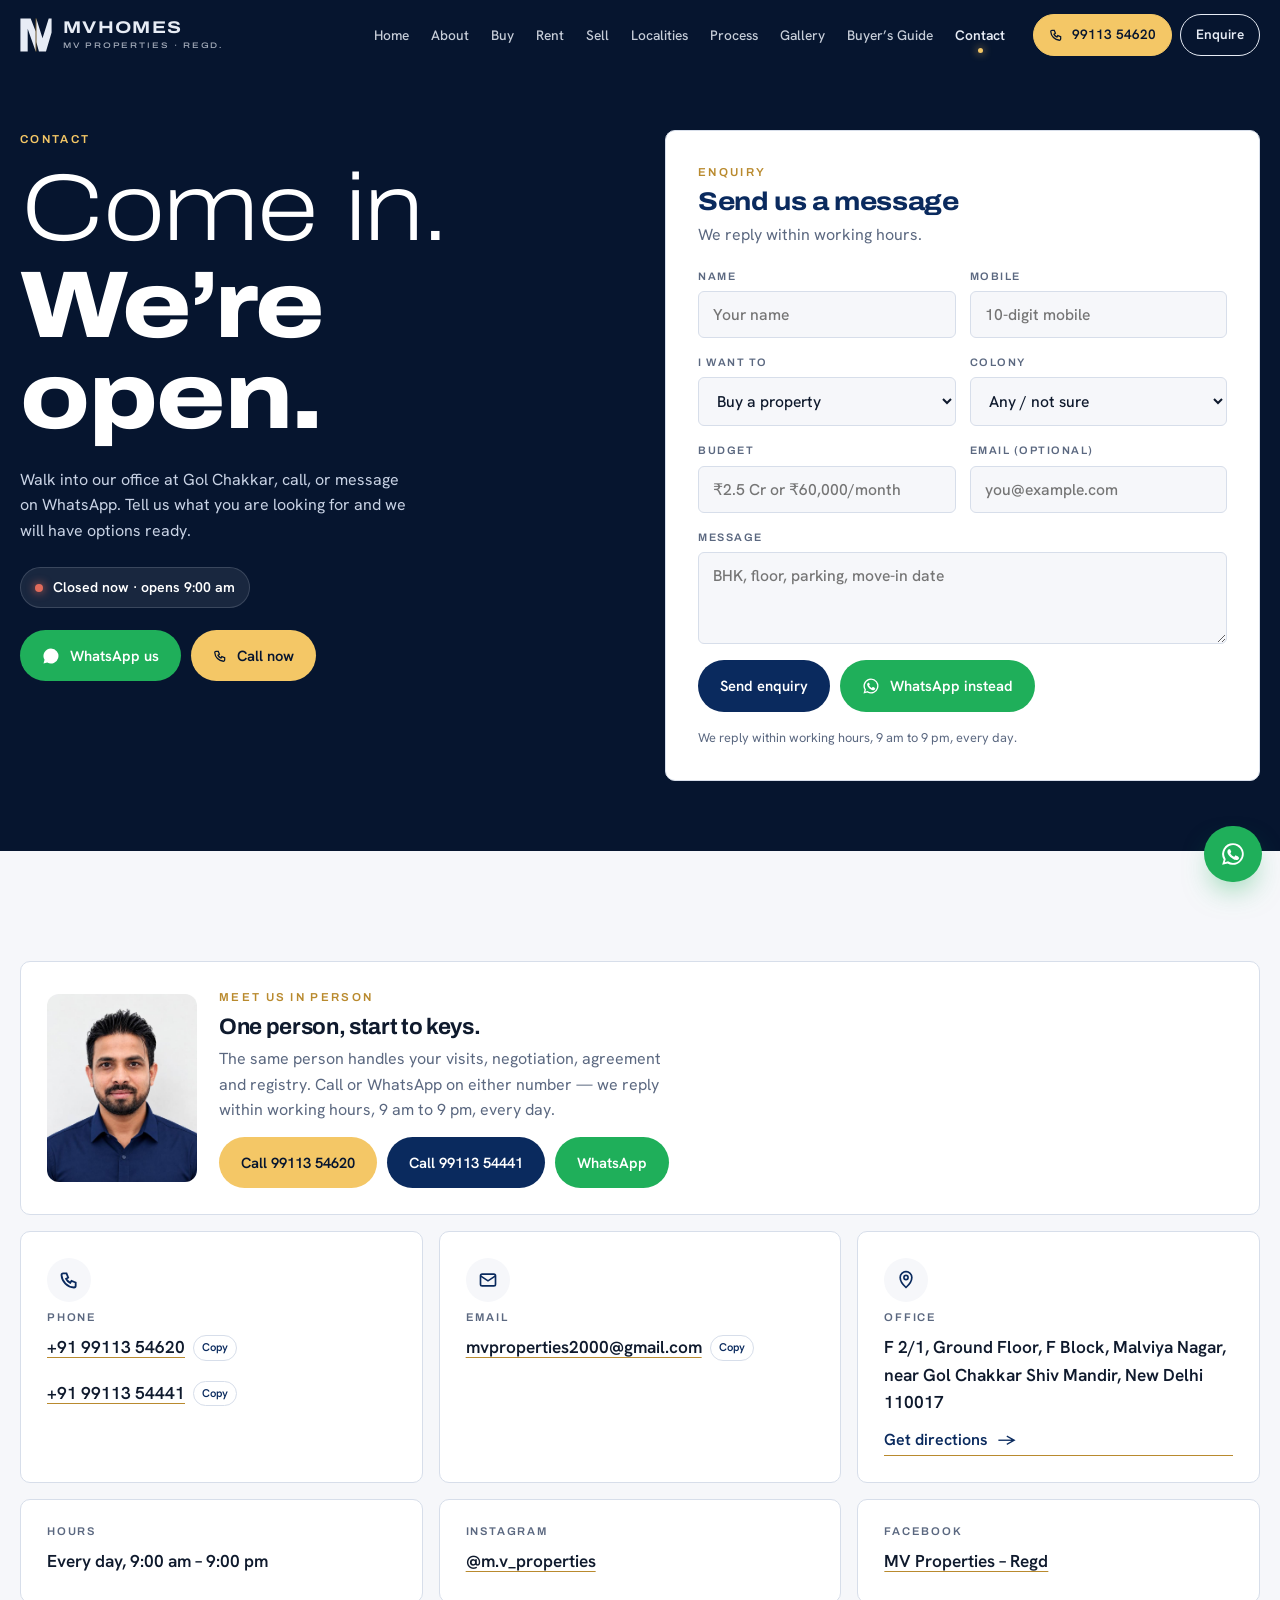
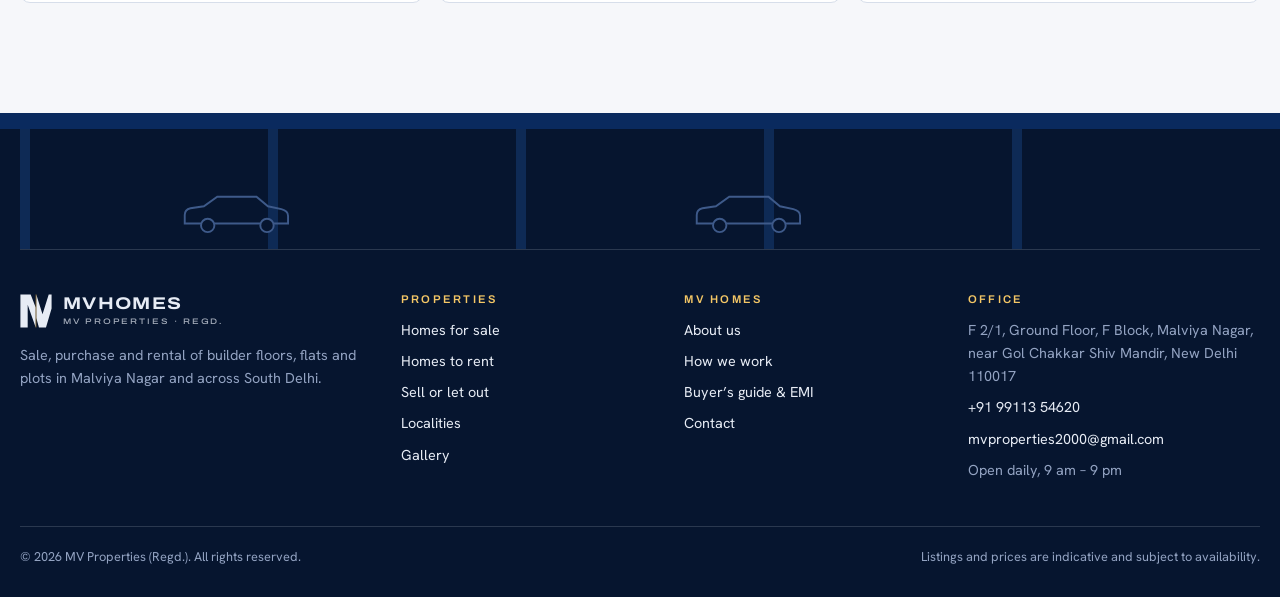
==== commit 060c5f5b: "Add 3 real properties (Shivalik x2, Saket), real photos in gallery, contact updates: second number, " ====
--- a/contact.html
+++ b/contact.html
@@ -47,12 +47,12 @@
     <div class="formcard" style="color:var(--ink)"><div class="eyebrow">Enquiry</div><h3 style="margin-top:8px">Send us a message</h3><p>We reply within working hours.</p><div data-form="general"></div></div>
   </div>
 </section>
-<section class="sec"><div class="wrap"><div class="cgrid">
-  <div class="cbox"><span class="ic"><svg  viewBox="0 0 24 24" fill="none" stroke="currentColor" stroke-width="2.2" aria-hidden="true"><path d="M5 4h4l2 5-2.5 1.5a11 11 0 0 0 5 5L15 13l5 2v4a2 2 0 0 1-2 2A16 16 0 0 1 3 6a2 2 0 0 1 2-2"/></svg></span><h4>Phone</h4><div class="v num"><a href="tel:+919911354620">+91 99113 54620</a><button class="copy" data-copy="+91 99113 54620">Copy</button></div></div>
+<section class="sec"><div class="wrap"><div class="cbox" style="display:flex;gap:22px;align-items:center;flex-wrap:wrap;margin-bottom:16px"><img src="[data-uri]" alt="MV Properties, Malviya Nagar" style="width:150px;height:188px;object-fit:cover;object-position:top;border-radius:12px"><div style="flex:1;min-width:250px"><div class="eyebrow">Meet us in person</div><h3 style="margin:8px 0;font-size:1.4rem">One person, start to keys.</h3><p style="color:var(--muted);max-width:52ch">The same person handles your visits, negotiation, agreement and registry. Call or WhatsApp on either number — we reply within working hours, 9 am to 9 pm, every day.</p><div class="form-actions" style="margin-top:14px"><a class="btn gold" href="tel:+919911354620">Call 99113 54620</a><a class="btn" href="tel:+919911354441">Call 99113 54441</a><a class="btn wa" href="https://wa.me/919911354620?text=Hello%20MV%20Homes%2C%20I%20found%20you%20on%20your%20website." target="_blank" rel="noopener">WhatsApp</a></div></div></div><div class="cgrid">
+  <div class="cbox"><span class="ic"><svg  viewBox="0 0 24 24" fill="none" stroke="currentColor" stroke-width="2.2" aria-hidden="true"><path d="M5 4h4l2 5-2.5 1.5a11 11 0 0 0 5 5L15 13l5 2v4a2 2 0 0 1-2 2A16 16 0 0 1 3 6a2 2 0 0 1 2-2"/></svg></span><h4>Phone</h4><div class="v num"><a href="tel:+919911354620">+91 99113 54620</a><button class="copy" data-copy="+91 99113 54620">Copy</button></div><div class="v num" style="margin-top:8px"><a href="tel:+919911354441">+91 99113 54441</a><button class="copy" data-copy="+91 99113 54441">Copy</button></div></div>
   <div class="cbox"><span class="ic"><svg viewBox="0 0 24 24" fill="none" stroke="currentColor" stroke-width="2" aria-hidden="true"><rect x="3" y="5" width="18" height="14" rx="2"/><path d="m3 7 9 6 9-6"/></svg></span><h4>Email</h4><div class="v"><a href="mailto:mvproperties2000@gmail.com">mvproperties2000@gmail.com</a><button class="copy" data-copy="mvproperties2000@gmail.com">Copy</button></div></div>
   <div class="cbox"><span class="ic"><svg viewBox="0 0 24 24" fill="none" stroke="currentColor" stroke-width="2" aria-hidden="true"><path d="M12 21s-7-6.2-7-12a7 7 0 0 1 14 0c0 5.8-7 12-7 12Z"/><circle cx="12" cy="9" r="2.5"/></svg></span><h4>Office</h4><div class="v">F 2/1, Ground Floor, F Block, Malviya Nagar, near Gol Chakkar Shiv Mandir, New Delhi 110017</div><a class="arrow-link" href="https://www.google.com/maps/search/?api=1&amp;query=F+2%2F1+F+Block+Malviya+Nagar+New+Delhi+110017" target="_blank" rel="noopener">Get directions</a></div>
 </div>
-<div class="cgrid" style="margin-top:16px"><div class="cbox"><h4>Hours</h4><div class="v">Every day, 9:00 am – 9:00 pm</div></div><div class="cbox"><h4>Online</h4><div class="v"><a href="https://www.mvpropertiess.com" target="_blank" rel="noopener">mvpropertiess.com</a></div></div><div class="cbox"><h4>Facebook</h4><div class="v"><a href="https://www.facebook.com/search/top?q=MV%20Properties%20Regd" target="_blank" rel="noopener">MV Properties – Regd</a></div></div></div>
+<div class="cgrid" style="margin-top:16px"><div class="cbox"><h4>Hours</h4><div class="v">Every day, 9:00 am – 9:00 pm</div></div><div class="cbox"><h4>Instagram</h4><div class="v"><a href="https://www.instagram.com/m.v_properties" target="_blank" rel="noopener">@m.v_properties</a></div></div><div class="cbox"><h4>Facebook</h4><div class="v"><a href="https://www.facebook.com/search/top?q=MV%20Properties%20Regd" target="_blank" rel="noopener">MV Properties – Regd</a></div></div></div>
 </div></section>
 
 
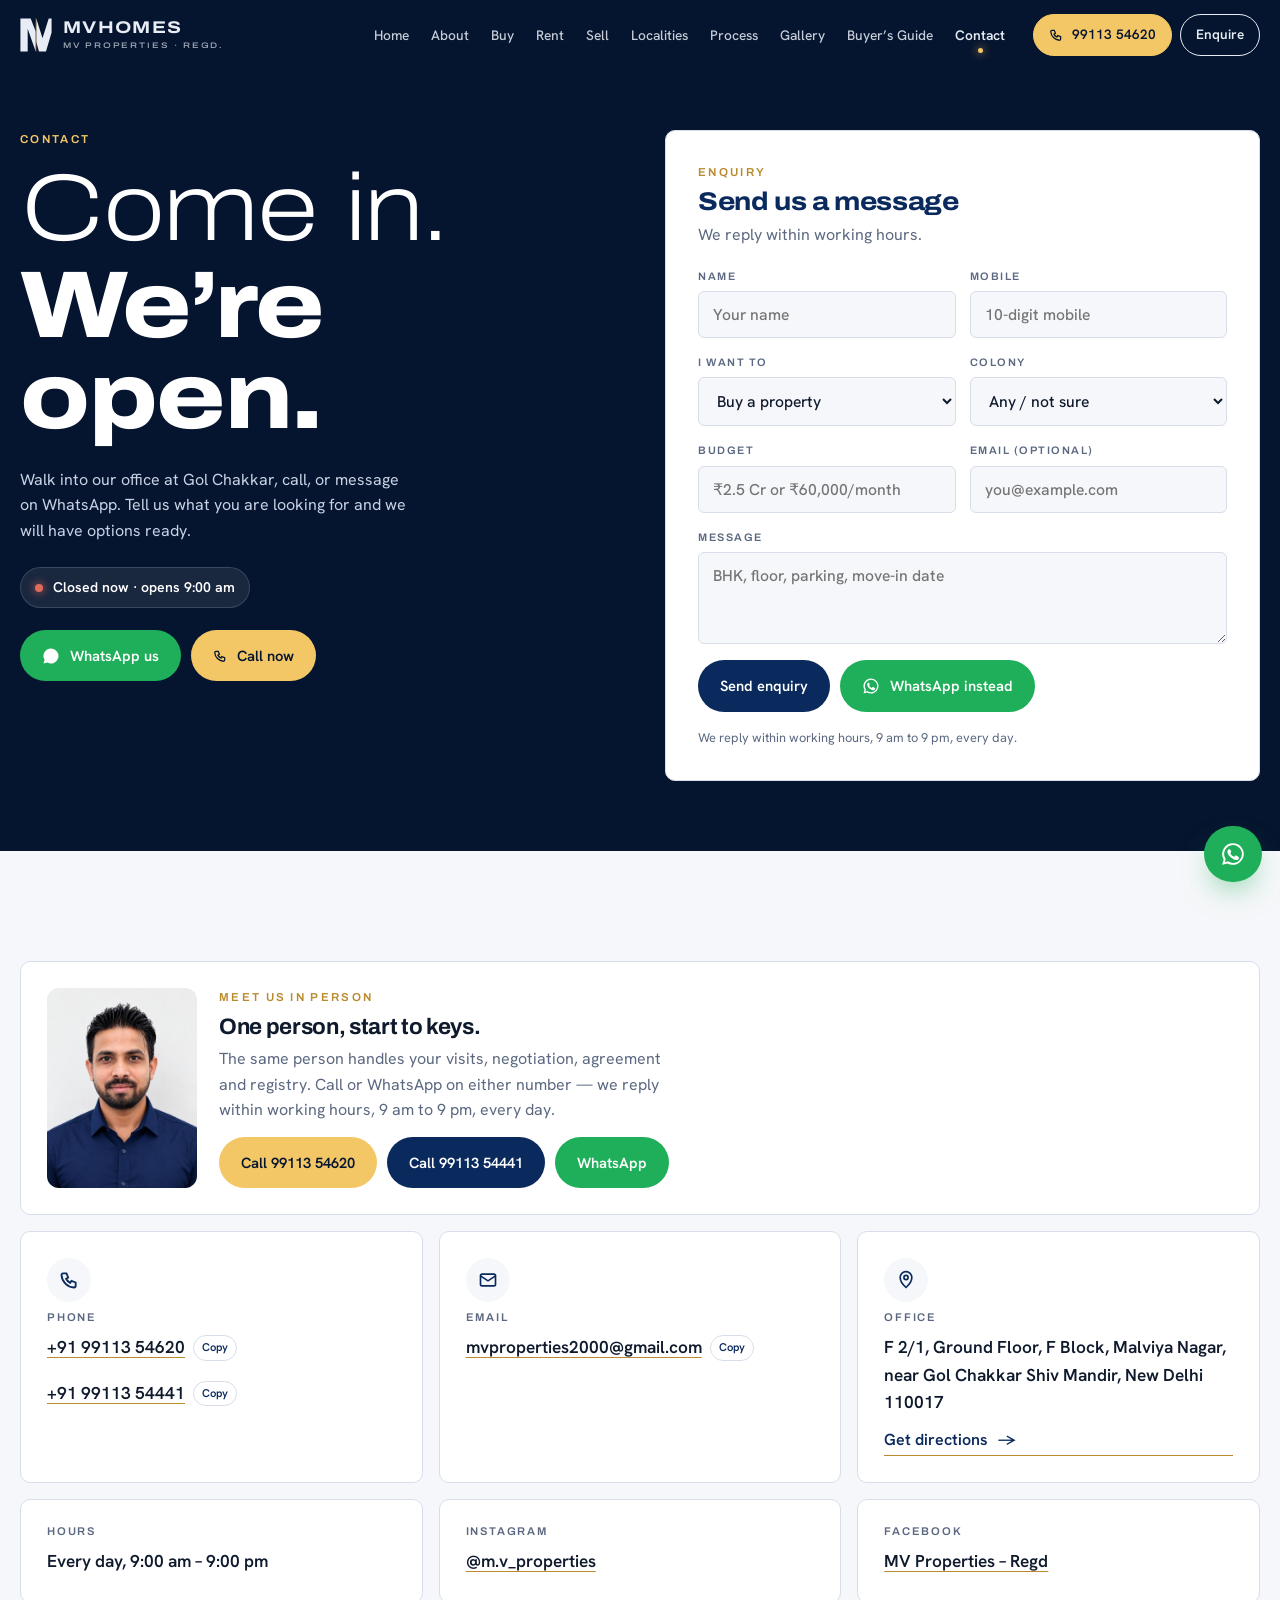
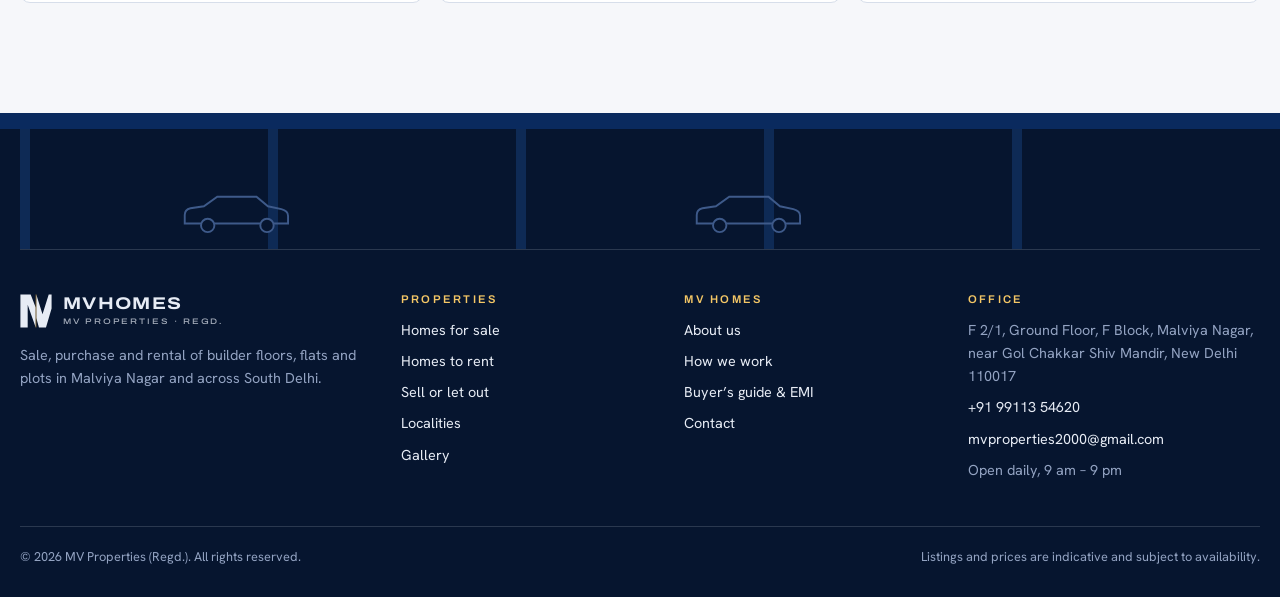
==== commit 60e9da56: "Fix portrait crop on contact card; gallery note now states photos are the real homes" ====
--- a/contact.html
+++ b/contact.html
@@ -47,7 +47,7 @@
     <div class="formcard" style="color:var(--ink)"><div class="eyebrow">Enquiry</div><h3 style="margin-top:8px">Send us a message</h3><p>We reply within working hours.</p><div data-form="general"></div></div>
   </div>
 </section>
-<section class="sec"><div class="wrap"><div class="cbox" style="display:flex;gap:22px;align-items:center;flex-wrap:wrap;margin-bottom:16px"><img src="[data-uri]" alt="MV Properties, Malviya Nagar" style="width:150px;height:188px;object-fit:cover;object-position:top;border-radius:12px"><div style="flex:1;min-width:250px"><div class="eyebrow">Meet us in person</div><h3 style="margin:8px 0;font-size:1.4rem">One person, start to keys.</h3><p style="color:var(--muted);max-width:52ch">The same person handles your visits, negotiation, agreement and registry. Call or WhatsApp on either number — we reply within working hours, 9 am to 9 pm, every day.</p><div class="form-actions" style="margin-top:14px"><a class="btn gold" href="tel:+919911354620">Call 99113 54620</a><a class="btn" href="tel:+919911354441">Call 99113 54441</a><a class="btn wa" href="https://wa.me/919911354620?text=Hello%20MV%20Homes%2C%20I%20found%20you%20on%20your%20website." target="_blank" rel="noopener">WhatsApp</a></div></div></div><div class="cgrid">
+<section class="sec"><div class="wrap"><div class="cbox" style="display:flex;gap:22px;align-items:center;flex-wrap:wrap;margin-bottom:16px"><img src="[data-uri]" alt="MV Properties, Malviya Nagar" style="width:150px;height:200px;object-fit:cover;object-position:top;border-radius:12px"><div style="flex:1;min-width:250px"><div class="eyebrow">Meet us in person</div><h3 style="margin:8px 0;font-size:1.4rem">One person, start to keys.</h3><p style="color:var(--muted);max-width:52ch">The same person handles your visits, negotiation, agreement and registry. Call or WhatsApp on either number — we reply within working hours, 9 am to 9 pm, every day.</p><div class="form-actions" style="margin-top:14px"><a class="btn gold" href="tel:+919911354620">Call 99113 54620</a><a class="btn" href="tel:+919911354441">Call 99113 54441</a><a class="btn wa" href="https://wa.me/919911354620?text=Hello%20MV%20Homes%2C%20I%20found%20you%20on%20your%20website." target="_blank" rel="noopener">WhatsApp</a></div></div></div><div class="cgrid">
   <div class="cbox"><span class="ic"><svg  viewBox="0 0 24 24" fill="none" stroke="currentColor" stroke-width="2.2" aria-hidden="true"><path d="M5 4h4l2 5-2.5 1.5a11 11 0 0 0 5 5L15 13l5 2v4a2 2 0 0 1-2 2A16 16 0 0 1 3 6a2 2 0 0 1 2-2"/></svg></span><h4>Phone</h4><div class="v num"><a href="tel:+919911354620">+91 99113 54620</a><button class="copy" data-copy="+91 99113 54620">Copy</button></div><div class="v num" style="margin-top:8px"><a href="tel:+919911354441">+91 99113 54441</a><button class="copy" data-copy="+91 99113 54441">Copy</button></div></div>
   <div class="cbox"><span class="ic"><svg viewBox="0 0 24 24" fill="none" stroke="currentColor" stroke-width="2" aria-hidden="true"><rect x="3" y="5" width="18" height="14" rx="2"/><path d="m3 7 9 6 9-6"/></svg></span><h4>Email</h4><div class="v"><a href="mailto:mvproperties2000@gmail.com">mvproperties2000@gmail.com</a><button class="copy" data-copy="mvproperties2000@gmail.com">Copy</button></div></div>
   <div class="cbox"><span class="ic"><svg viewBox="0 0 24 24" fill="none" stroke="currentColor" stroke-width="2" aria-hidden="true"><path d="M12 21s-7-6.2-7-12a7 7 0 0 1 14 0c0 5.8-7 12-7 12Z"/><circle cx="12" cy="9" r="2.5"/></svg></span><h4>Office</h4><div class="v">F 2/1, Ground Floor, F Block, Malviya Nagar, near Gol Chakkar Shiv Mandir, New Delhi 110017</div><a class="arrow-link" href="https://www.google.com/maps/search/?api=1&amp;query=F+2%2F1+F+Block+Malviya+Nagar+New+Delhi+110017" target="_blank" rel="noopener">Get directions</a></div>
